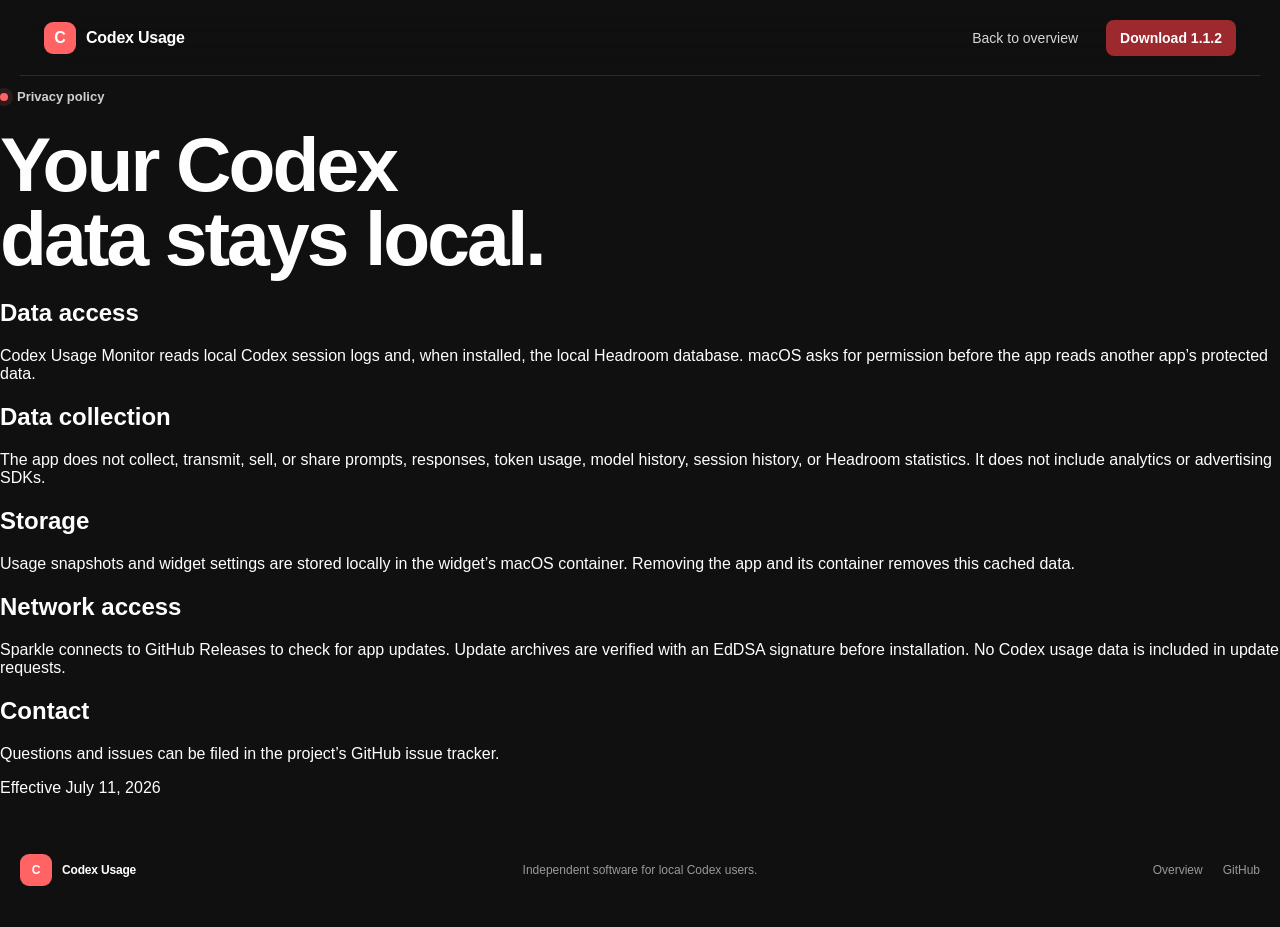
==== docs/privacy.html @ 70af14b8 "Publish Codex Usage Monitor 1.1.2" ====
<!doctype html>
<html lang="en">
<head>
  <meta charset="utf-8">
  <meta name="viewport" content="width=device-width, initial-scale=1">
  <meta name="theme-color" content="#101010">
  <title>Privacy · Codex Usage Monitor</title>
  <link rel="icon" href="favicon.svg" type="image/svg+xml">
  <link rel="stylesheet" href="styles.css">
</head>
<body>
  <header class="site-header">
    <a class="brand" href="index.html"><span class="brand-mark">C</span><span>Codex Usage</span></a>
    <nav><a href="index.html">Back to overview</a><a class="nav-download" href="https://github.com/Italian-seasoning/CodexUsageMonitor/releases/latest/download/CodexUsageMonitor-macOS.dmg">Download 1.1.2</a></nav>
  </header>
  <main class="legal-page">
    <p class="release-note"><span></span> Privacy policy</p>
    <h1>Your Codex data stays local.</h1>
    <div class="legal-copy">
      <h2>Data access</h2>
      <p>Codex Usage Monitor reads local Codex session logs and, when installed, the local Headroom database. macOS asks for permission before the app reads another app’s protected data.</p>
      <h2>Data collection</h2>
      <p>The app does not collect, transmit, sell, or share prompts, responses, token usage, model history, session history, or Headroom statistics. It does not include analytics or advertising SDKs.</p>
      <h2>Storage</h2>
      <p>Usage snapshots and widget settings are stored locally in the widget’s macOS container. Removing the app and its container removes this cached data.</p>
      <h2>Network access</h2>
      <p>Sparkle connects to GitHub Releases to check for app updates. Update archives are verified with an EdDSA signature before installation. No Codex usage data is included in update requests.</p>
      <h2>Contact</h2>
      <p>Questions and issues can be filed in the project’s <a href="https://github.com/Italian-seasoning/CodexUsageMonitor/issues">GitHub issue tracker</a>.</p>
      <p class="legal-date">Effective July 11, 2026</p>
    </div>
  </main>
  <footer><a class="brand" href="index.html"><span class="brand-mark">C</span><span>Codex Usage</span></a><p>Independent software for local Codex users.</p><div><a href="index.html">Overview</a><a href="https://github.com/Italian-seasoning/CodexUsageMonitor">GitHub</a></div></footer>
</body>
</html>
---- docs/styles.css ----
:root {
  color-scheme: dark;
  --bg: #101010;
  --bg-deep: #080808;
  --surface: #181818;
  --surface-2: #202020;
  --ink: #fefefe;
  --muted: #b9b9b9;
  --quiet: #858585;
  --line: rgba(255,255,255,.12);
  --accent: #ff6363;
  --accent-dark: #9b292e;
  --max: 1240px;
}

* { box-sizing: border-box; }
html { scroll-behavior: smooth; }
body {
  margin: 0;
  background: var(--bg);
  color: var(--ink);
  font-family: -apple-system, BlinkMacSystemFont, "SF Pro Display", "Helvetica Neue", sans-serif;
  -webkit-font-smoothing: antialiased;
}
a { color: inherit; text-decoration: none; }
.skip-link { position: fixed; left: 16px; top: -80px; z-index: 20; background: var(--ink); color: #111; padding: 12px 16px; border-radius: 8px; }
.skip-link:focus { top: 16px; }

.site-header {
  position: sticky; top: 0; z-index: 10;
  display: flex; align-items: center; justify-content: space-between;
  width: min(calc(100% - 32px), var(--max)); margin: 0 auto;
  min-height: 76px;
  padding-inline: clamp(14px, 2vw, 24px);
  background: rgba(16,16,16,.88);
  border-bottom: 1px solid var(--line);
  backdrop-filter: blur(18px) saturate(130%);
}
.brand { display: inline-flex; flex: 0 0 auto; align-items: center; gap: 10px; font-weight: 720; letter-spacing: -.015em; }
.brand-mark { display: grid; place-items: center; width: 32px; height: 32px; background: var(--accent); border-radius: 9px; color: white; font-weight: 800; }
nav { display: flex; min-width: 0; align-items: center; justify-content: flex-end; gap: clamp(16px, 2.2vw, 28px); font-size: 14px; color: #d7d7d7; }
nav a:hover, footer a:hover { color: white; }
.nav-download { padding: 10px 14px; color: white; background: var(--accent-dark); border-radius: 8px; font-weight: 650; }

.hero {
  min-height: calc(100vh - 76px);
  display: grid; grid-template-columns: .88fr 1.12fr; align-items: center; gap: clamp(40px, 7vw, 104px);
  width: min(calc(100% - 40px), var(--max)); margin: 0 auto;
  padding: clamp(72px, 10vw, 140px) 0;
}
.release-note { display: flex; align-items: center; gap: 9px; color: #cfcfcf; font-size: 13px; font-weight: 620; }
.release-note span { width: 8px; height: 8px; border-radius: 50%; background: var(--accent); box-shadow: 0 0 0 5px rgba(255,99,99,.12); }
h1 { margin: 24px 0; max-width: 720px; font-size: clamp(3.3rem, 6vw, 5.9rem); line-height: .96; letter-spacing: -.038em; text-wrap: balance; }
.hero-detail { max-width: 610px; margin: 0 0 32px; color: var(--muted); font-size: clamp(1.05rem, 1.8vw, 1.28rem); line-height: 1.58; text-wrap: pretty; }
.hero-actions { display: flex; flex-wrap: wrap; align-items: center; gap: 12px; }
.primary-action, .secondary-action { display: inline-flex; justify-content: center; align-items: center; min-height: 48px; padding: 0 20px; border-radius: 9px; font-size: 15px; font-weight: 700; transition: transform .18s ease-out, background .18s ease-out; }
.primary-action { background: var(--accent); color: #160707; }
.secondary-action { border: 1px solid var(--line); color: #e5e5e5; }
.primary-action:hover, .secondary-action:hover { transform: translateY(-2px); }
.secondary-action:hover { background: rgba(255,255,255,.06); }
.requirements { margin: 18px 0 0; color: var(--quiet); font-size: 12px; line-height: 1.5; }

.product-stage { position: relative; perspective: 1200px; }
.stage-glow { position: absolute; inset: 12% 10%; background: rgba(255,62,72,.18); filter: blur(80px); }
.app-window { position: relative; overflow: hidden; background: #111; border: 1px solid rgba(255,255,255,.18); border-radius: 15px; box-shadow: 0 8px 8px rgba(0,0,0,.3); transform: rotateY(-4deg) rotateX(1deg); }
.titlebar { display: grid; grid-template-columns: 1fr auto 1fr; align-items: center; height: 54px; padding: 0 16px; background: #1b1b1b; border-bottom: 1px solid var(--line); font-size: 12px; font-weight: 650; }
.traffic-lights { display: flex; gap: 7px; }.traffic-lights i { width: 10px; height: 10px; border-radius: 50%; background: #555; }.traffic-lights i:first-child { background: var(--accent); }
.size-switch { justify-self: end; display: flex; gap: 3px; padding: 3px; background: #0e0e0e; border-radius: 7px; font-size: 9px; }.size-switch span,.size-switch b { padding: 5px 7px; }.size-switch b { background: #353535; border-radius: 5px; }
.app-summary { display: grid; grid-template-columns: repeat(4,1fr); gap: 1px; background: var(--line); border-bottom: 1px solid var(--line); }.app-summary div { padding: 15px; background: #151515; }.app-summary strong,.app-summary span { display: block; }.app-summary strong { font-size: 15px; }.app-summary span { margin-top: 3px; color: #888; font-size: 8px; }
.app-body { display: grid; grid-template-columns: 38% 62%; min-height: 310px; }.controls-panel { padding: 18px; border-right: 1px solid var(--line); background: #131313; }.control-heading { margin-bottom: 15px; font-weight: 700; font-size: 12px; }.controls-panel label { display: flex; justify-content: space-between; align-items: center; margin: 8px 0; padding: 10px; background: #1d1d1d; border-radius: 8px; color: #aaa; font-size: 9px; }.controls-panel label span { color: #eee; }.headroom-line { display: flex; justify-content: space-between; margin-top: 16px; padding-top: 14px; border-top: 1px solid var(--line); color: #999; font-size: 9px; }.headroom-line b { color: var(--accent); }
.preview-panel { display: flex; flex-direction: column; padding: 18px; background: #090909; }.preview-label { display: flex; justify-content: space-between; color: #ddd; font-size: 10px; font-weight: 650; }.preview-label span { color: #777; font-weight: 500; }.widget-card { width: 86%; margin: auto; padding: 18px; background: #160d0f; border-radius: 15px; box-shadow: 0 8px 8px rgba(0,0,0,.28); }.widget-top { display: flex; justify-content: space-between; font-size: 9px; }.widget-top span { color: #a7a0a0; }.widget-card > strong { display: block; margin-top: 22px; font-size: 32px; letter-spacing: -.03em; }.widget-card small { color: #aaa; }.bars { display: flex; align-items: end; gap: 7px; height: 62px; margin-top: 16px; }.bars i { flex: 1; min-height: 5px; background: rgba(255,255,255,.2); border-radius: 3px 3px 1px 1px; }.bars .active { background: var(--accent); }.widget-stats { display: flex; justify-content: space-between; margin-top: 12px; padding-top: 10px; border-top: 1px solid var(--line); color: #aaa; font-size: 8px; }

.signal-strip { display: flex; justify-content: space-between; gap: 24px; overflow: hidden; padding: 22px max(20px, calc((100vw - var(--max))/2)); background: var(--accent); color: #180707; font-size: 14px; font-weight: 760; white-space: nowrap; }
.signal-strip span + span::before { content: "•"; margin-right: clamp(24px, 4vw, 64px); }

.inside { width: min(calc(100% - 40px), var(--max)); margin: 0 auto; padding: clamp(100px, 14vw, 190px) 0; }
.section-intro { display: grid; grid-template-columns: 1fr 2fr; gap: 48px; align-items: start; margin-bottom: 74px; }.section-intro p { margin: 10px 0; color: var(--accent); font-weight: 680; }.section-intro h2,.widgets-copy h2,.privacy h2,.install-heading h2,.final-cta h2 { margin: 0; font-size: clamp(2.3rem, 4.8vw, 4.6rem); line-height: 1.02; letter-spacing: -.035em; text-wrap: balance; }
.feature-ledger { border-top: 1px solid var(--line); }.feature-row { display: grid; grid-template-columns: .55fr 1.35fr 1fr; gap: clamp(24px, 5vw, 72px); align-items: center; min-height: 240px; padding: 46px 0; border-bottom: 1px solid var(--line); }.feature-index { color: var(--accent); font-size: 14px; font-weight: 720; }.feature-row h3 { margin: 0 0 13px; font-size: clamp(1.5rem, 2.6vw, 2.25rem); letter-spacing: -.025em; }.feature-row p { margin: 0; max-width: 58ch; color: var(--muted); line-height: 1.65; }
.mini-viz { display: flex; align-items: end; gap: 8px; height: 100px; }.mini-viz i { flex: 1; border-radius: 4px 4px 1px 1px; background: #343434; }.mini-viz i:nth-child(1){height:22%}.mini-viz i:nth-child(2){height:44%}.mini-viz i:nth-child(3){height:31%}.mini-viz i:nth-child(4){height:82%;background:var(--accent)}.mini-viz i:nth-child(5){height:57%}.mini-viz i:nth-child(6){height:67%}
.model-list { display: grid; gap: 9px; }.model-list span { display: flex; justify-content: space-between; padding: 12px 0; border-bottom: 1px solid var(--line); font-size: 13px; }.model-list em { color: var(--muted); font-style: normal; font-variant-numeric: tabular-nums; }.saved-figure strong,.saved-figure span { display: block; }.saved-figure strong { color: var(--accent); font-size: clamp(3rem, 7vw, 6rem); letter-spacing: -.045em; }.saved-figure span { color: var(--muted); }

.widgets-section { display: grid; grid-template-columns: .8fr 1.2fr; gap: clamp(60px, 8vw, 120px); align-items: center; padding: clamp(90px, 12vw, 160px) max(20px, calc((100vw - var(--max))/2)); background: #f3f3f1; color: #111; }.widgets-copy p { max-width: 58ch; color: #575757; font-size: 18px; line-height: 1.65; }.widgets-copy ul { margin: 30px 0 0; padding: 0; list-style: none; }.widgets-copy li { padding: 13px 0; border-top: 1px solid #ccc; font-weight: 650; }.widgets-copy li:last-child { border-bottom: 1px solid #ccc; }
.widget-family { display: grid; grid-template-columns: 1fr 2fr; grid-template-rows: auto auto; gap: 14px; align-items: start; }.widget-family > div { padding: 18px; border-radius: 14px; color: white; background: #150d0f; box-shadow: 0 8px 8px rgba(0,0,0,.16); }.widget-family span,.widget-family small { display: block; color: #b9aaaa; }.widget-family strong { display: block; margin: 28px 0 3px; color: white; font-size: 30px; }.widget-medium { min-height: 170px; }.widget-large { grid-column: 2; min-height: 250px; }.widget-small { aspect-ratio: 1; }.tiny-bars { display: flex; align-items: end; gap: 5px; height: 48px; margin-top: 15px; }.tiny-bars i { flex: 1; background: #5f3b40; border-radius: 2px; }.tiny-bars i:nth-child(1){height:30%}.tiny-bars i:nth-child(2){height:60%}.tiny-bars i:nth-child(3){height:43%}.tiny-bars i:nth-child(4){height:83%;background:var(--accent)}.tiny-bars i:nth-child(5){height:51%}.tiny-bars i:nth-child(6){height:70%}.tiny-bars i:nth-child(7){height:48%}.large-rule { height: 1px; margin: 22px 0; background: rgba(255,255,255,.14); }.widget-large p { margin: 0 0 5px; color: #b9aaaa; font-size: 12px; }

.privacy { display: grid; grid-template-columns: .4fr 1.25fr 1fr; gap: clamp(40px, 7vw, 100px); align-items: center; width: min(calc(100% - 40px), var(--max)); margin: 0 auto; padding: clamp(100px, 15vw, 190px) 0; }.privacy-lock { display: grid; place-items: center; width: 120px; height: 120px; border: 2px solid var(--accent); border-radius: 50%; color: var(--accent); font-size: 64px; }.privacy p { max-width: 62ch; color: var(--muted); font-size: 17px; line-height: 1.65; }.privacy-facts { margin: 0; }.privacy-facts div { display: flex; justify-content: space-between; padding: 14px 0; border-bottom: 1px solid var(--line); }.privacy-facts dt { color: var(--muted); }.privacy-facts dd { margin: 0; font-weight: 720; }

.install-section { width: min(calc(100% - 40px), var(--max)); margin: 0 auto; padding: 20px 0 clamp(110px, 14vw, 180px); }.install-heading { display: grid; grid-template-columns: 1fr 1fr; gap: 50px; align-items: end; }.install-heading p { color: var(--muted); font-size: 18px; line-height: 1.6; }.install-steps { display: grid; grid-template-columns: repeat(3,1fr); gap: 0; margin: 60px 0 0; padding: 0; list-style: none; border-top: 1px solid var(--line); }.install-steps li { min-height: 160px; padding: 28px; border-bottom: 1px solid var(--line); border-right: 1px solid var(--line); }.install-steps li:last-child { border-right: 0; }.install-steps span { display: block; color: var(--accent); font-weight: 800; }.install-steps p { color: var(--muted); line-height: 1.55; }.install-steps b { color: white; }
.final-cta { padding: clamp(100px, 14vw, 180px) max(20px, calc((100vw - var(--max))/2)); background: var(--accent); color: #160707; }.final-cta > p { font-weight: 760; }.final-cta h2 { max-width: 900px; margin-bottom: 42px; }.final-cta .primary-action { background: #160707; color: white; }.final-cta .secondary-action { border-color: rgba(22,7,7,.25); color: #160707; }
footer { display: grid; grid-template-columns: 1fr 1.5fr 1fr; gap: 30px; align-items: center; width: min(calc(100% - 40px), var(--max)); margin: 0 auto; padding: 38px 0; color: #999; font-size: 12px; }.brand { color: white; }footer p { text-align: center; }footer div { display: flex; justify-content: flex-end; gap: 20px; }

.reveal { opacity: 0; transform: translateY(20px); transition: opacity .7s cubic-bezier(.2,.8,.2,1), transform .7s cubic-bezier(.2,.8,.2,1); }.reveal.visible { opacity: 1; transform: none; }
:focus-visible { outline: 3px solid var(--accent); outline-offset: 4px; }

@media (max-width: 900px) {
  nav > a:not(.nav-download) { display: none; }
  .hero { grid-template-columns: 1fr; min-height: auto; }.product-stage { max-width: 700px; }.app-window { transform: none; }
  .section-intro,.widgets-section,.privacy,.install-heading { grid-template-columns: 1fr; }.feature-row { grid-template-columns: 100px 1fr; }.feature-row > :last-child { grid-column: 2; }.privacy-lock { width: 90px; height: 90px; }.widget-family { max-width: 650px; }
  footer { grid-template-columns: 1fr; text-align: left; }footer p { text-align: left; }footer div { justify-content: flex-start; }
}
@media (max-width: 620px) {
  .site-header { width: calc(100% - 20px); min-height: 66px; padding-inline: 10px; }.nav-download { font-size: 0; }.nav-download::after { content: "Download"; font-size: 13px; }
  h1 { font-size: clamp(3rem, 15vw, 4.4rem); }.hero { padding-top: 64px; }.app-summary { grid-template-columns: repeat(2,1fr); }.app-body { grid-template-columns: 1fr; }.controls-panel { display: none; }.preview-panel { min-height: 290px; }.titlebar { grid-template-columns: 1fr 1fr; }.titlebar > span { display: none; }
  .signal-strip { justify-content: flex-start; overflow-x: auto; }
  .section-intro { margin-bottom: 44px; }.feature-row { grid-template-columns: 1fr; gap: 16px; }.feature-row > :last-child { grid-column: 1; }.feature-index { margin-bottom: 8px; }
  .widget-family { grid-template-columns: 1fr 1fr; }.widget-large { grid-column: 1 / -1; }.widget-small { aspect-ratio: auto; min-height: 160px; }
  .install-steps { grid-template-columns: 1fr; }.install-steps li { border-right: 0; }
  .hero-actions { align-items: stretch; flex-direction: column; }.primary-action,.secondary-action { width: 100%; }
}
@media (prefers-reduced-motion: reduce) {
  html { scroll-behavior: auto; }
  *, *::before, *::after { animation-duration: .01ms !important; transition-duration: .01ms !important; }
  .reveal { opacity: 1; transform: none; }
}
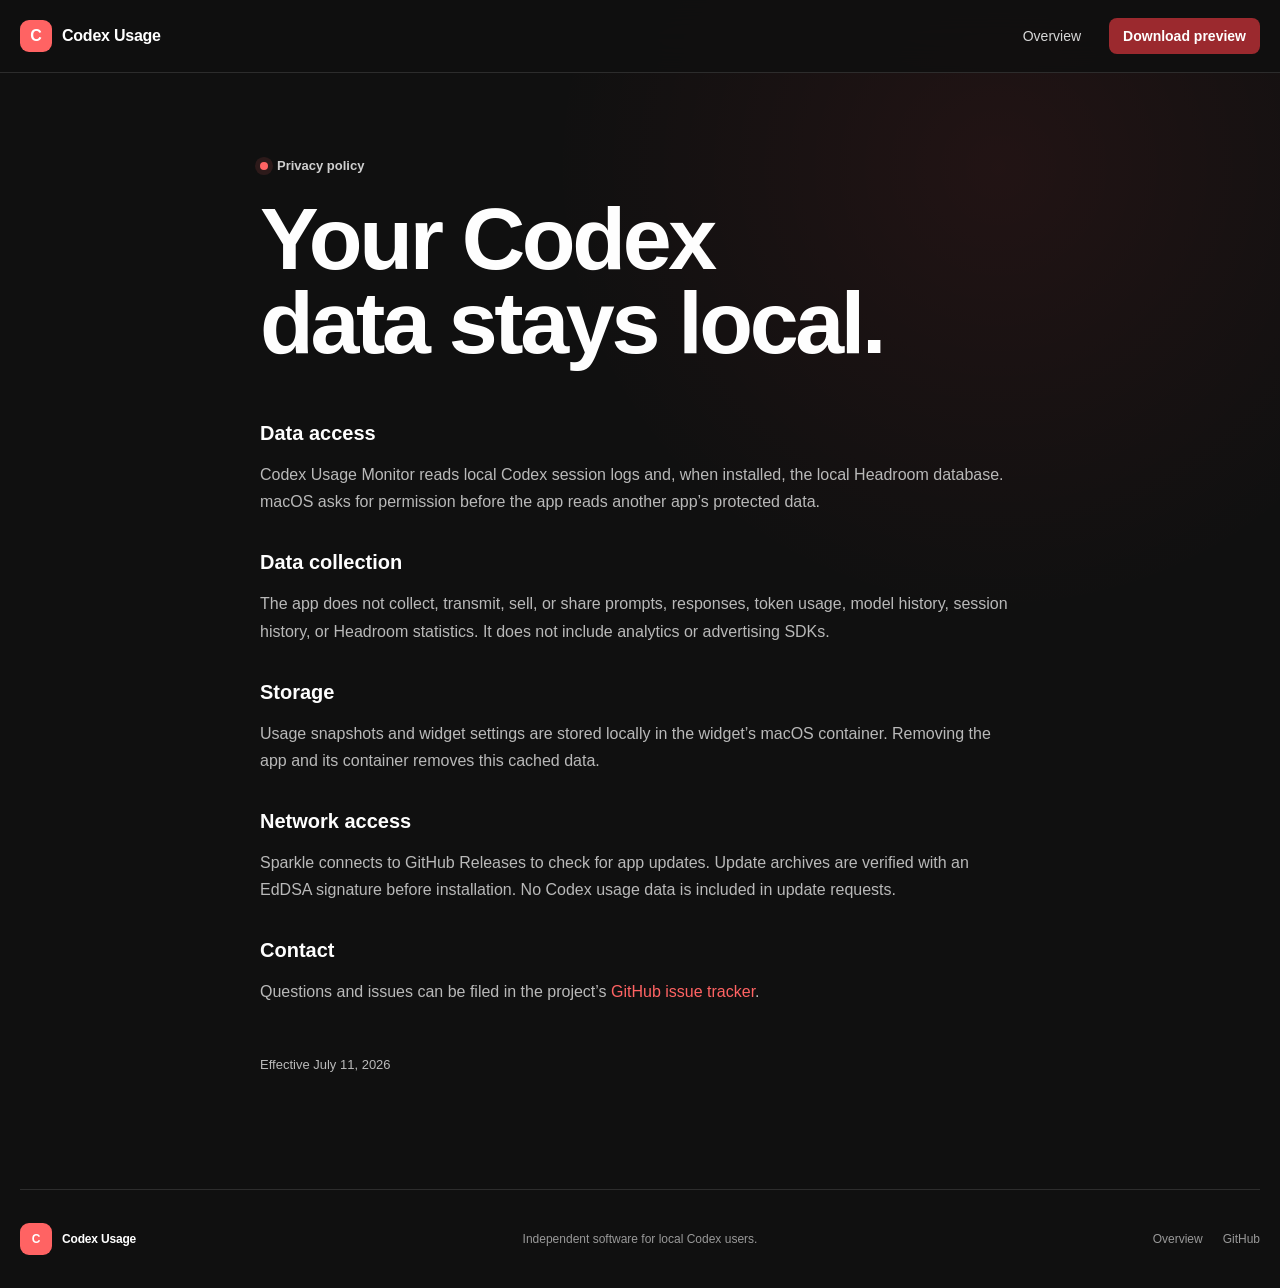
==== commit e8720f54: "Tighten preview site and finish Sparkle setup" ====
--- a/docs/privacy.html
+++ b/docs/privacy.html
@@ -10,8 +10,10 @@
 </head>
 <body>
   <header class="site-header">
-    <a class="brand" href="index.html"><span class="brand-mark">C</span><span>Codex Usage</span></a>
-    <nav><a href="index.html">Back to overview</a><a class="nav-download" href="https://github.com/Italian-seasoning/CodexUsageMonitor/releases/latest/download/CodexUsageMonitor-macOS.dmg">Download 1.1.2</a></nav>
+    <div class="header-inner">
+      <a class="brand" href="index.html"><span class="brand-mark">C</span><span>Codex Usage</span></a>
+      <nav><a href="index.html">Overview</a><a class="nav-download" href="https://github.com/Italian-seasoning/CodexUsageMonitor/releases/latest/download/CodexUsageMonitor-macOS.dmg">Download preview</a></nav>
+    </div>
   </header>
   <main class="legal-page">
     <p class="release-note"><span></span> Privacy policy</p>
--- a/docs/styles.css
+++ b/docs/styles.css
@@ -1,12 +1,10 @@
 :root {
   color-scheme: dark;
   --bg: #101010;
-  --bg-deep: #080808;
   --surface: #181818;
-  --surface-2: #202020;
   --ink: #fefefe;
   --muted: #b9b9b9;
-  --quiet: #858585;
+  --quiet: #929292;
   --line: rgba(255,255,255,.12);
   --accent: #ff6363;
   --accent-dark: #9b292e;
@@ -17,97 +15,83 @@
 html { scroll-behavior: smooth; }
 body {
   margin: 0;
-  background: var(--bg);
+  background: radial-gradient(circle at 78% 13%, rgba(255,63,72,.075), transparent 28rem), var(--bg);
   color: var(--ink);
   font-family: -apple-system, BlinkMacSystemFont, "SF Pro Display", "Helvetica Neue", sans-serif;
   -webkit-font-smoothing: antialiased;
 }
 a { color: inherit; text-decoration: none; }
-.skip-link { position: fixed; left: 16px; top: -80px; z-index: 20; background: var(--ink); color: #111; padding: 12px 16px; border-radius: 8px; }
+.skip-link { position: fixed; left: 16px; top: -80px; z-index: 20; padding: 12px 16px; border-radius: 8px; background: var(--ink); color: #111; }
 .skip-link:focus { top: 16px; }
 
-.site-header {
-  position: sticky; top: 0; z-index: 10;
-  display: flex; align-items: center; justify-content: space-between;
-  width: min(calc(100% - 32px), var(--max)); margin: 0 auto;
-  min-height: 76px;
-  padding-inline: clamp(14px, 2vw, 24px);
-  background: rgba(16,16,16,.88);
-  border-bottom: 1px solid var(--line);
-  backdrop-filter: blur(18px) saturate(130%);
-}
-.brand { display: inline-flex; flex: 0 0 auto; align-items: center; gap: 10px; font-weight: 720; letter-spacing: -.015em; }
-.brand-mark { display: grid; place-items: center; width: 32px; height: 32px; background: var(--accent); border-radius: 9px; color: white; font-weight: 800; }
-nav { display: flex; min-width: 0; align-items: center; justify-content: flex-end; gap: clamp(16px, 2.2vw, 28px); font-size: 14px; color: #d7d7d7; }
-nav a:hover, footer a:hover { color: white; }
-.nav-download { padding: 10px 14px; color: white; background: var(--accent-dark); border-radius: 8px; font-weight: 650; }
+.site-header { position: sticky; top: 0; z-index: 10; width: 100%; background: rgba(16,16,16,.9); border-bottom: 1px solid var(--line); backdrop-filter: blur(18px) saturate(130%); }
+.header-inner { display: flex; align-items: center; justify-content: space-between; width: min(calc(100% - 40px), var(--max)); min-height: 72px; margin: 0 auto; }
+.brand { display: inline-flex; flex: 0 0 auto; align-items: center; gap: 10px; color: white; font-weight: 720; letter-spacing: -.015em; }
+.brand-mark { display: grid; place-items: center; width: 32px; height: 32px; border-radius: 9px; background: var(--accent); color: white; font-weight: 800; }
+nav { display: flex; align-items: center; gap: clamp(16px, 2.2vw, 28px); color: #d7d7d7; font-size: 14px; }
+nav a:hover, footer a:hover, .privacy a:hover { color: white; }
+.nav-download { position: relative; padding: 10px 14px; overflow: hidden; border-radius: 8px; background: var(--accent-dark); color: white; font-weight: 650; }
 
-.hero {
-  min-height: calc(100vh - 76px);
-  display: grid; grid-template-columns: .88fr 1.12fr; align-items: center; gap: clamp(40px, 7vw, 104px);
-  width: min(calc(100% - 40px), var(--max)); margin: 0 auto;
-  padding: clamp(72px, 10vw, 140px) 0;
-}
+.hero { display: grid; grid-template-columns: .88fr 1.12fr; align-items: center; gap: clamp(40px, 7vw, 104px); width: min(calc(100% - 40px), var(--max)); min-height: min(800px, calc(100vh - 72px)); margin: 0 auto; padding: clamp(56px, 8vw, 104px) 0; }
 .release-note { display: flex; align-items: center; gap: 9px; color: #cfcfcf; font-size: 13px; font-weight: 620; }
 .release-note span { width: 8px; height: 8px; border-radius: 50%; background: var(--accent); box-shadow: 0 0 0 5px rgba(255,99,99,.12); }
-h1 { margin: 24px 0; max-width: 720px; font-size: clamp(3.3rem, 6vw, 5.9rem); line-height: .96; letter-spacing: -.038em; text-wrap: balance; }
-.hero-detail { max-width: 610px; margin: 0 0 32px; color: var(--muted); font-size: clamp(1.05rem, 1.8vw, 1.28rem); line-height: 1.58; text-wrap: pretty; }
-.hero-actions { display: flex; flex-wrap: wrap; align-items: center; gap: 12px; }
-.primary-action, .secondary-action { display: inline-flex; justify-content: center; align-items: center; min-height: 48px; padding: 0 20px; border-radius: 9px; font-size: 15px; font-weight: 700; transition: transform .18s ease-out, background .18s ease-out; }
+h1 { max-width: 720px; margin: 24px 0; font-size: clamp(3.3rem, 6vw, 5.9rem); line-height: .96; letter-spacing: -.038em; text-wrap: balance; }
+.hero-detail { max-width: 590px; margin: 0 0 28px; color: var(--muted); font-size: clamp(1.05rem, 1.8vw, 1.28rem); line-height: 1.58; text-wrap: pretty; }
+.hero-actions { display: flex; flex-wrap: wrap; gap: 12px; }
+.primary-action, .secondary-action { position: relative; display: inline-flex; justify-content: center; align-items: center; min-height: 48px; padding: 0 20px; overflow: hidden; border-radius: 9px; font-size: 15px; font-weight: 700; transition: transform .18s ease-out, background .18s ease-out, box-shadow .18s ease-out; }
 .primary-action { background: var(--accent); color: #160707; }
 .secondary-action { border: 1px solid var(--line); color: #e5e5e5; }
 .primary-action:hover, .secondary-action:hover { transform: translateY(-2px); }
 .secondary-action:hover { background: rgba(255,255,255,.06); }
-.requirements { margin: 18px 0 0; color: var(--quiet); font-size: 12px; line-height: 1.5; }
+.download-glow { --glow-x: 50%; --glow-y: 50%; isolation: isolate; }
+.download-glow::after { content: ""; position: absolute; inset: 0; z-index: 1; pointer-events: none; border: 1px solid transparent; border-radius: inherit; background: radial-gradient(110px circle at var(--glow-x) var(--glow-y), rgba(255,255,255,.94), rgba(255,99,99,.5) 38%, transparent 72%) border-box; -webkit-mask: linear-gradient(#000 0 0) padding-box, linear-gradient(#000 0 0); -webkit-mask-composite: xor; mask-composite: exclude; opacity: 0; transition: opacity .18s ease-out; }
+.download-glow:hover::after, .download-glow:focus-visible::after { opacity: 1; }
+.download-glow:hover { box-shadow: 0 0 28px rgba(255,72,82,.28); }
+.download-glow > span { position: relative; z-index: 1; }
+.preview-warning { max-width: 580px; margin: 18px 0 0; padding: 12px 14px; border: 1px solid rgba(255,99,99,.3); border-radius: 10px; background: rgba(255,99,99,.07); color: #d9c5c5; font-size: 13px; line-height: 1.5; }
+.preview-warning strong { color: var(--accent); }
+.requirements { margin: 14px 0 0; color: var(--quiet); font-size: 12px; line-height: 1.5; }
 
-.product-stage { position: relative; perspective: 1200px; }
-.stage-glow { position: absolute; inset: 12% 10%; background: rgba(255,62,72,.18); filter: blur(80px); }
-.app-window { position: relative; overflow: hidden; background: #111; border: 1px solid rgba(255,255,255,.18); border-radius: 15px; box-shadow: 0 8px 8px rgba(0,0,0,.3); transform: rotateY(-4deg) rotateX(1deg); }
-.titlebar { display: grid; grid-template-columns: 1fr auto 1fr; align-items: center; height: 54px; padding: 0 16px; background: #1b1b1b; border-bottom: 1px solid var(--line); font-size: 12px; font-weight: 650; }
+.product-stage { position: relative; perspective: 1200px; animation: stage-enter .8s .12s cubic-bezier(.2,.8,.2,1) both; }
+.stage-glow { position: absolute; inset: 12% 10%; background: rgba(255,62,72,.18); filter: blur(80px); animation: stage-breathe 5s ease-in-out infinite alternate; }
+.app-window { position: relative; overflow: hidden; border: 1px solid rgba(255,255,255,.18); border-radius: 15px; background: #111; box-shadow: 0 8px 8px rgba(0,0,0,.3); transform: rotateY(-4deg) rotateX(1deg); }
+.app-window::after { content: ""; position: absolute; inset: 0; pointer-events: none; background: linear-gradient(108deg, transparent 35%, rgba(255,255,255,.07) 49%, transparent 63%); transform: translateX(-110%); animation: window-sheen 7s 1.2s ease-in-out infinite; }
+.titlebar { display: grid; grid-template-columns: 1fr auto 1fr; align-items: center; height: 54px; padding: 0 16px; border-bottom: 1px solid var(--line); background: #1b1b1b; font-size: 12px; font-weight: 650; }
 .traffic-lights { display: flex; gap: 7px; }.traffic-lights i { width: 10px; height: 10px; border-radius: 50%; background: #555; }.traffic-lights i:first-child { background: var(--accent); }
-.size-switch { justify-self: end; display: flex; gap: 3px; padding: 3px; background: #0e0e0e; border-radius: 7px; font-size: 9px; }.size-switch span,.size-switch b { padding: 5px 7px; }.size-switch b { background: #353535; border-radius: 5px; }
-.app-summary { display: grid; grid-template-columns: repeat(4,1fr); gap: 1px; background: var(--line); border-bottom: 1px solid var(--line); }.app-summary div { padding: 15px; background: #151515; }.app-summary strong,.app-summary span { display: block; }.app-summary strong { font-size: 15px; }.app-summary span { margin-top: 3px; color: #888; font-size: 8px; }
-.app-body { display: grid; grid-template-columns: 38% 62%; min-height: 310px; }.controls-panel { padding: 18px; border-right: 1px solid var(--line); background: #131313; }.control-heading { margin-bottom: 15px; font-weight: 700; font-size: 12px; }.controls-panel label { display: flex; justify-content: space-between; align-items: center; margin: 8px 0; padding: 10px; background: #1d1d1d; border-radius: 8px; color: #aaa; font-size: 9px; }.controls-panel label span { color: #eee; }.headroom-line { display: flex; justify-content: space-between; margin-top: 16px; padding-top: 14px; border-top: 1px solid var(--line); color: #999; font-size: 9px; }.headroom-line b { color: var(--accent); }
-.preview-panel { display: flex; flex-direction: column; padding: 18px; background: #090909; }.preview-label { display: flex; justify-content: space-between; color: #ddd; font-size: 10px; font-weight: 650; }.preview-label span { color: #777; font-weight: 500; }.widget-card { width: 86%; margin: auto; padding: 18px; background: #160d0f; border-radius: 15px; box-shadow: 0 8px 8px rgba(0,0,0,.28); }.widget-top { display: flex; justify-content: space-between; font-size: 9px; }.widget-top span { color: #a7a0a0; }.widget-card > strong { display: block; margin-top: 22px; font-size: 32px; letter-spacing: -.03em; }.widget-card small { color: #aaa; }.bars { display: flex; align-items: end; gap: 7px; height: 62px; margin-top: 16px; }.bars i { flex: 1; min-height: 5px; background: rgba(255,255,255,.2); border-radius: 3px 3px 1px 1px; }.bars .active { background: var(--accent); }.widget-stats { display: flex; justify-content: space-between; margin-top: 12px; padding-top: 10px; border-top: 1px solid var(--line); color: #aaa; font-size: 8px; }
+.size-switch { justify-self: end; display: flex; gap: 3px; padding: 3px; border-radius: 7px; background: #0e0e0e; font-size: 9px; }.size-switch span,.size-switch b { padding: 5px 7px; }.size-switch b { border-radius: 5px; background: #353535; }
+.app-summary { display: grid; grid-template-columns: repeat(4,1fr); gap: 1px; border-bottom: 1px solid var(--line); background: var(--line); }.app-summary div { padding: 15px; background: #151515; }.app-summary strong,.app-summary span { display: block; }.app-summary strong { font-size: 15px; }.app-summary span { margin-top: 3px; color: #888; font-size: 8px; }
+.app-body { display: grid; grid-template-columns: 38% 62%; min-height: 310px; }.controls-panel { padding: 18px; border-right: 1px solid var(--line); background: #131313; }.control-heading { margin-bottom: 15px; font-size: 12px; font-weight: 700; }.controls-panel label { display: flex; justify-content: space-between; align-items: center; margin: 8px 0; padding: 10px; border-radius: 8px; background: #1d1d1d; color: #aaa; font-size: 9px; }.controls-panel label span { color: #eee; }.headroom-line { display: flex; justify-content: space-between; margin-top: 16px; padding-top: 14px; border-top: 1px solid var(--line); color: #999; font-size: 9px; }.headroom-line b { color: var(--accent); }
+.preview-panel { display: flex; flex-direction: column; padding: 18px; background: #090909; }.preview-label { display: flex; justify-content: space-between; color: #ddd; font-size: 10px; font-weight: 650; }.preview-label span { color: #777; font-weight: 500; }.widget-card { width: 86%; margin: auto; padding: 18px; border-radius: 15px; background: #160d0f; box-shadow: 0 8px 8px rgba(0,0,0,.28); }.widget-top { display: flex; justify-content: space-between; font-size: 9px; }.widget-top span { color: #a7a0a0; }.widget-card > strong { display: block; margin-top: 22px; font-size: 32px; letter-spacing: -.03em; }.widget-card small { color: #aaa; }.bars { display: flex; align-items: end; gap: 7px; height: 62px; margin-top: 16px; }.bars i { flex: 1; min-height: 5px; border-radius: 3px 3px 1px 1px; background: rgba(255,255,255,.2); transform-origin: bottom; animation: bar-rise .62s cubic-bezier(.2,.8,.2,1) both; }.bars .active { background: var(--accent); }.widget-stats { display: flex; justify-content: space-between; margin-top: 12px; padding-top: 10px; border-top: 1px solid var(--line); color: #aaa; font-size: 8px; }
 
-.signal-strip { display: flex; justify-content: space-between; gap: 24px; overflow: hidden; padding: 22px max(20px, calc((100vw - var(--max))/2)); background: var(--accent); color: #180707; font-size: 14px; font-weight: 760; white-space: nowrap; }
-.signal-strip span + span::before { content: "•"; margin-right: clamp(24px, 4vw, 64px); }
+.privacy { display: grid; grid-template-columns: 1fr 1fr; gap: clamp(40px, 8vw, 120px); width: min(calc(100% - 40px), var(--max)); margin: 0 auto; padding: clamp(64px, 8vw, 100px) 0; border-top: 1px solid var(--line); }
+.privacy h2 { margin: 0; font-size: clamp(2.3rem, 4.6vw, 4.4rem); line-height: 1; letter-spacing: -.035em; text-wrap: balance; }
+.privacy p { max-width: 62ch; margin: 0 0 16px; color: var(--muted); font-size: 17px; line-height: 1.65; }
+.privacy a { color: var(--accent); font-weight: 680; }
+footer { display: grid; grid-template-columns: 1fr 1.5fr 1fr; gap: 30px; align-items: center; width: min(calc(100% - 40px), var(--max)); margin: 0 auto; padding: 30px 0; border-top: 1px solid var(--line); color: #999; font-size: 12px; }footer p { text-align: center; }footer div { display: flex; justify-content: flex-end; gap: 20px; }
 
-.inside { width: min(calc(100% - 40px), var(--max)); margin: 0 auto; padding: clamp(100px, 14vw, 190px) 0; }
-.section-intro { display: grid; grid-template-columns: 1fr 2fr; gap: 48px; align-items: start; margin-bottom: 74px; }.section-intro p { margin: 10px 0; color: var(--accent); font-weight: 680; }.section-intro h2,.widgets-copy h2,.privacy h2,.install-heading h2,.final-cta h2 { margin: 0; font-size: clamp(2.3rem, 4.8vw, 4.6rem); line-height: 1.02; letter-spacing: -.035em; text-wrap: balance; }
-.feature-ledger { border-top: 1px solid var(--line); }.feature-row { display: grid; grid-template-columns: .55fr 1.35fr 1fr; gap: clamp(24px, 5vw, 72px); align-items: center; min-height: 240px; padding: 46px 0; border-bottom: 1px solid var(--line); }.feature-index { color: var(--accent); font-size: 14px; font-weight: 720; }.feature-row h3 { margin: 0 0 13px; font-size: clamp(1.5rem, 2.6vw, 2.25rem); letter-spacing: -.025em; }.feature-row p { margin: 0; max-width: 58ch; color: var(--muted); line-height: 1.65; }
-.mini-viz { display: flex; align-items: end; gap: 8px; height: 100px; }.mini-viz i { flex: 1; border-radius: 4px 4px 1px 1px; background: #343434; }.mini-viz i:nth-child(1){height:22%}.mini-viz i:nth-child(2){height:44%}.mini-viz i:nth-child(3){height:31%}.mini-viz i:nth-child(4){height:82%;background:var(--accent)}.mini-viz i:nth-child(5){height:57%}.mini-viz i:nth-child(6){height:67%}
-.model-list { display: grid; gap: 9px; }.model-list span { display: flex; justify-content: space-between; padding: 12px 0; border-bottom: 1px solid var(--line); font-size: 13px; }.model-list em { color: var(--muted); font-style: normal; font-variant-numeric: tabular-nums; }.saved-figure strong,.saved-figure span { display: block; }.saved-figure strong { color: var(--accent); font-size: clamp(3rem, 7vw, 6rem); letter-spacing: -.045em; }.saved-figure span { color: var(--muted); }
+.legal-page { width: min(calc(100% - 40px), 760px); margin: 0 auto; padding: 72px 0 100px; }
+.legal-page h1 { margin-bottom: 56px; font-size: clamp(3rem, 7vw, 5.5rem); }
+.legal-copy h2 { margin: 36px 0 8px; font-size: 1.25rem; }.legal-copy p { color: var(--muted); line-height: 1.7; }.legal-copy a { color: var(--accent); }.legal-date { margin-top: 48px; font-size: 13px; }
 
-.widgets-section { display: grid; grid-template-columns: .8fr 1.2fr; gap: clamp(60px, 8vw, 120px); align-items: center; padding: clamp(90px, 12vw, 160px) max(20px, calc((100vw - var(--max))/2)); background: #f3f3f1; color: #111; }.widgets-copy p { max-width: 58ch; color: #575757; font-size: 18px; line-height: 1.65; }.widgets-copy ul { margin: 30px 0 0; padding: 0; list-style: none; }.widgets-copy li { padding: 13px 0; border-top: 1px solid #ccc; font-weight: 650; }.widgets-copy li:last-child { border-bottom: 1px solid #ccc; }
-.widget-family { display: grid; grid-template-columns: 1fr 2fr; grid-template-rows: auto auto; gap: 14px; align-items: start; }.widget-family > div { padding: 18px; border-radius: 14px; color: white; background: #150d0f; box-shadow: 0 8px 8px rgba(0,0,0,.16); }.widget-family span,.widget-family small { display: block; color: #b9aaaa; }.widget-family strong { display: block; margin: 28px 0 3px; color: white; font-size: 30px; }.widget-medium { min-height: 170px; }.widget-large { grid-column: 2; min-height: 250px; }.widget-small { aspect-ratio: 1; }.tiny-bars { display: flex; align-items: end; gap: 5px; height: 48px; margin-top: 15px; }.tiny-bars i { flex: 1; background: #5f3b40; border-radius: 2px; }.tiny-bars i:nth-child(1){height:30%}.tiny-bars i:nth-child(2){height:60%}.tiny-bars i:nth-child(3){height:43%}.tiny-bars i:nth-child(4){height:83%;background:var(--accent)}.tiny-bars i:nth-child(5){height:51%}.tiny-bars i:nth-child(6){height:70%}.tiny-bars i:nth-child(7){height:48%}.large-rule { height: 1px; margin: 22px 0; background: rgba(255,255,255,.14); }.widget-large p { margin: 0 0 5px; color: #b9aaaa; font-size: 12px; }
-
-.privacy { display: grid; grid-template-columns: .4fr 1.25fr 1fr; gap: clamp(40px, 7vw, 100px); align-items: center; width: min(calc(100% - 40px), var(--max)); margin: 0 auto; padding: clamp(100px, 15vw, 190px) 0; }.privacy-lock { display: grid; place-items: center; width: 120px; height: 120px; border: 2px solid var(--accent); border-radius: 50%; color: var(--accent); font-size: 64px; }.privacy p { max-width: 62ch; color: var(--muted); font-size: 17px; line-height: 1.65; }.privacy-facts { margin: 0; }.privacy-facts div { display: flex; justify-content: space-between; padding: 14px 0; border-bottom: 1px solid var(--line); }.privacy-facts dt { color: var(--muted); }.privacy-facts dd { margin: 0; font-weight: 720; }
-
-.install-section { width: min(calc(100% - 40px), var(--max)); margin: 0 auto; padding: 20px 0 clamp(110px, 14vw, 180px); }.install-heading { display: grid; grid-template-columns: 1fr 1fr; gap: 50px; align-items: end; }.install-heading p { color: var(--muted); font-size: 18px; line-height: 1.6; }.install-steps { display: grid; grid-template-columns: repeat(3,1fr); gap: 0; margin: 60px 0 0; padding: 0; list-style: none; border-top: 1px solid var(--line); }.install-steps li { min-height: 160px; padding: 28px; border-bottom: 1px solid var(--line); border-right: 1px solid var(--line); }.install-steps li:last-child { border-right: 0; }.install-steps span { display: block; color: var(--accent); font-weight: 800; }.install-steps p { color: var(--muted); line-height: 1.55; }.install-steps b { color: white; }
-.final-cta { padding: clamp(100px, 14vw, 180px) max(20px, calc((100vw - var(--max))/2)); background: var(--accent); color: #160707; }.final-cta > p { font-weight: 760; }.final-cta h2 { max-width: 900px; margin-bottom: 42px; }.final-cta .primary-action { background: #160707; color: white; }.final-cta .secondary-action { border-color: rgba(22,7,7,.25); color: #160707; }
-footer { display: grid; grid-template-columns: 1fr 1.5fr 1fr; gap: 30px; align-items: center; width: min(calc(100% - 40px), var(--max)); margin: 0 auto; padding: 38px 0; color: #999; font-size: 12px; }.brand { color: white; }footer p { text-align: center; }footer div { display: flex; justify-content: flex-end; gap: 20px; }
-
-.reveal { opacity: 0; transform: translateY(20px); transition: opacity .7s cubic-bezier(.2,.8,.2,1), transform .7s cubic-bezier(.2,.8,.2,1); }.reveal.visible { opacity: 1; transform: none; }
+.hero-copy > * { animation: hero-enter .64s cubic-bezier(.2,.8,.2,1) both; }.hero-copy > :nth-child(2){animation-delay:.06s}.hero-copy > :nth-child(3){animation-delay:.12s}.hero-copy > :nth-child(4){animation-delay:.18s}.hero-copy > :nth-child(5){animation-delay:.24s}.hero-copy > :nth-child(6){animation-delay:.3s}
+@keyframes hero-enter { from { opacity: 0; transform: translateY(16px); } }
+@keyframes stage-enter { from { opacity: 0; transform: translateY(20px) scale(.985); } }
+@keyframes stage-breathe { to { opacity: .65; transform: scale(1.08); } }
+@keyframes window-sheen { 0%,72% { transform: translateX(-110%); } 88%,100% { transform: translateX(110%); } }
+@keyframes bar-rise { from { transform: scaleY(.08); opacity: .3; } }
+.bars i:nth-child(2){animation-delay:.05s}.bars i:nth-child(3){animation-delay:.1s}.bars i:nth-child(4){animation-delay:.15s}.bars i:nth-child(5){animation-delay:.2s}.bars i:nth-child(6){animation-delay:.25s}.bars i:nth-child(7){animation-delay:.3s}
 :focus-visible { outline: 3px solid var(--accent); outline-offset: 4px; }
 
 @media (max-width: 900px) {
-  nav > a:not(.nav-download) { display: none; }
-  .hero { grid-template-columns: 1fr; min-height: auto; }.product-stage { max-width: 700px; }.app-window { transform: none; }
-  .section-intro,.widgets-section,.privacy,.install-heading { grid-template-columns: 1fr; }.feature-row { grid-template-columns: 100px 1fr; }.feature-row > :last-child { grid-column: 2; }.privacy-lock { width: 90px; height: 90px; }.widget-family { max-width: 650px; }
+  .hero { grid-template-columns: 1fr; min-height: auto; }.product-stage { max-width: 700px; }.app-window { transform: none; }.privacy { grid-template-columns: 1fr; }
   footer { grid-template-columns: 1fr; text-align: left; }footer p { text-align: left; }footer div { justify-content: flex-start; }
 }
 @media (max-width: 620px) {
-  .site-header { width: calc(100% - 20px); min-height: 66px; padding-inline: 10px; }.nav-download { font-size: 0; }.nav-download::after { content: "Download"; font-size: 13px; }
-  h1 { font-size: clamp(3rem, 15vw, 4.4rem); }.hero { padding-top: 64px; }.app-summary { grid-template-columns: repeat(2,1fr); }.app-body { grid-template-columns: 1fr; }.controls-panel { display: none; }.preview-panel { min-height: 290px; }.titlebar { grid-template-columns: 1fr 1fr; }.titlebar > span { display: none; }
-  .signal-strip { justify-content: flex-start; overflow-x: auto; }
-  .section-intro { margin-bottom: 44px; }.feature-row { grid-template-columns: 1fr; gap: 16px; }.feature-row > :last-child { grid-column: 1; }.feature-index { margin-bottom: 8px; }
-  .widget-family { grid-template-columns: 1fr 1fr; }.widget-large { grid-column: 1 / -1; }.widget-small { aspect-ratio: auto; min-height: 160px; }
-  .install-steps { grid-template-columns: 1fr; }.install-steps li { border-right: 0; }
+  .header-inner { width: calc(100% - 24px); min-height: 64px; }.brand > span:last-child, nav > a:not(.nav-download) { display: none; }.nav-download { font-size: 13px; }
+  h1 { font-size: clamp(3rem, 15vw, 4.4rem); }.hero { padding-top: 54px; }.app-summary { grid-template-columns: repeat(2,1fr); }.app-body { grid-template-columns: 1fr; }.controls-panel { display: none; }.preview-panel { min-height: 290px; }.titlebar { grid-template-columns: 1fr 1fr; }.titlebar > span { display: none; }
   .hero-actions { align-items: stretch; flex-direction: column; }.primary-action,.secondary-action { width: 100%; }
 }
 @media (prefers-reduced-motion: reduce) {
   html { scroll-behavior: auto; }
   *, *::before, *::after { animation-duration: .01ms !important; transition-duration: .01ms !important; }
-  .reveal { opacity: 1; transform: none; }
 }
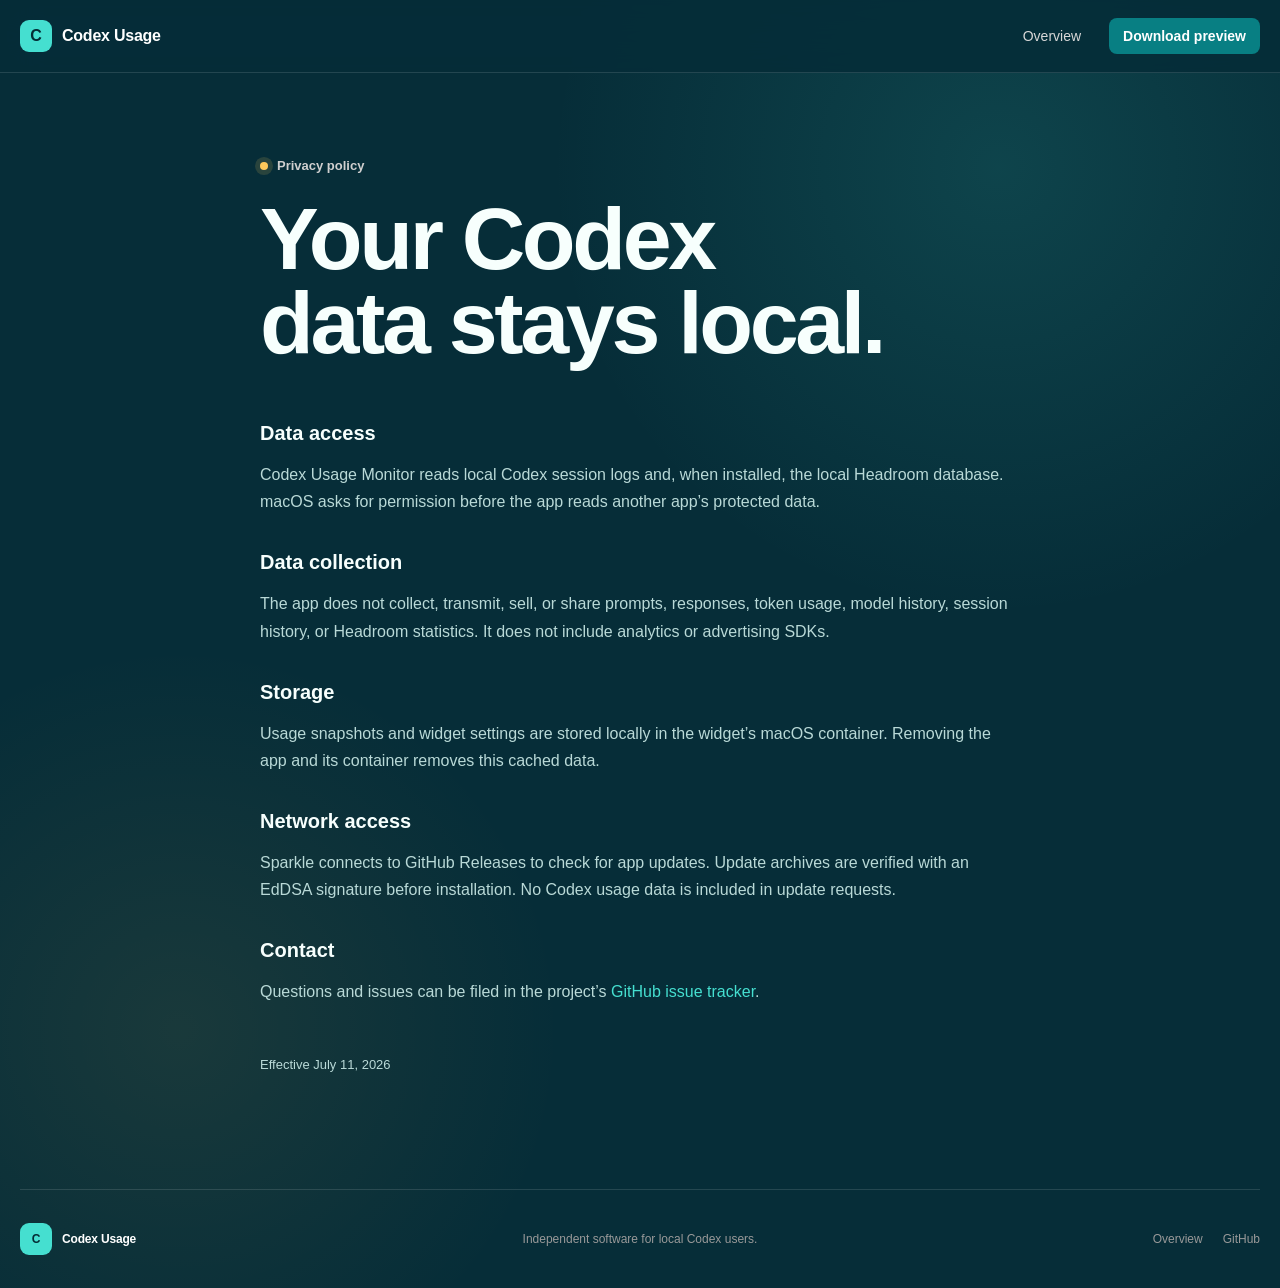
==== commit 7624dc92: "release: publish V2 summer preview" ====
--- a/docs/privacy.html
+++ b/docs/privacy.html
@@ -3,7 +3,7 @@
 <head>
   <meta charset="utf-8">
   <meta name="viewport" content="width=device-width, initial-scale=1">
-  <meta name="theme-color" content="#101010">
+  <meta name="theme-color" content="#062d38">
   <title>Privacy · Codex Usage Monitor</title>
   <link rel="icon" href="favicon.svg" type="image/svg+xml">
   <link rel="stylesheet" href="styles.css">
--- a/docs/styles.css
+++ b/docs/styles.css
@@ -1,13 +1,14 @@
 :root {
   color-scheme: dark;
-  --bg: #101010;
-  --surface: #181818;
-  --ink: #fefefe;
-  --muted: #b9b9b9;
-  --quiet: #929292;
+  --bg: #062d38;
+  --surface: #0a3b47;
+  --ink: #f7fffd;
+  --muted: #b9d9d7;
+  --quiet: #86afae;
   --line: rgba(255,255,255,.12);
-  --accent: #ff6363;
-  --accent-dark: #9b292e;
+  --accent: #45dfd0;
+  --accent-dark: #087f83;
+  --sun: #ffc95b;
   --max: 1240px;
 }
 
@@ -15,7 +16,7 @@
 html { scroll-behavior: smooth; }
 body {
   margin: 0;
-  background: radial-gradient(circle at 78% 13%, rgba(255,63,72,.075), transparent 28rem), var(--bg);
+  background: radial-gradient(circle at 78% 13%, rgba(69,223,208,.13), transparent 28rem), radial-gradient(circle at 14% 80%, rgba(255,201,91,.08), transparent 24rem), var(--bg);
   color: var(--ink);
   font-family: -apple-system, BlinkMacSystemFont, "SF Pro Display", "Helvetica Neue", sans-serif;
   -webkit-font-smoothing: antialiased;
@@ -24,44 +25,44 @@
 .skip-link { position: fixed; left: 16px; top: -80px; z-index: 20; padding: 12px 16px; border-radius: 8px; background: var(--ink); color: #111; }
 .skip-link:focus { top: 16px; }
 
-.site-header { position: sticky; top: 0; z-index: 10; width: 100%; background: rgba(16,16,16,.9); border-bottom: 1px solid var(--line); backdrop-filter: blur(18px) saturate(130%); }
+.site-header { position: sticky; top: 0; z-index: 10; width: 100%; background: rgba(6,45,56,.9); border-bottom: 1px solid var(--line); backdrop-filter: blur(18px) saturate(130%); }
 .header-inner { display: flex; align-items: center; justify-content: space-between; width: min(calc(100% - 40px), var(--max)); min-height: 72px; margin: 0 auto; }
 .brand { display: inline-flex; flex: 0 0 auto; align-items: center; gap: 10px; color: white; font-weight: 720; letter-spacing: -.015em; }
-.brand-mark { display: grid; place-items: center; width: 32px; height: 32px; border-radius: 9px; background: var(--accent); color: white; font-weight: 800; }
+.brand-mark { display: grid; place-items: center; width: 32px; height: 32px; border-radius: 9px; background: var(--accent); color: #042c35; font-weight: 800; }
 nav { display: flex; align-items: center; gap: clamp(16px, 2.2vw, 28px); color: #d7d7d7; font-size: 14px; }
 nav a:hover, footer a:hover, .privacy a:hover { color: white; }
 .nav-download { position: relative; padding: 10px 14px; overflow: hidden; border-radius: 8px; background: var(--accent-dark); color: white; font-weight: 650; }
 
 .hero { display: grid; grid-template-columns: .88fr 1.12fr; align-items: center; gap: clamp(40px, 7vw, 104px); width: min(calc(100% - 40px), var(--max)); min-height: min(800px, calc(100vh - 72px)); margin: 0 auto; padding: clamp(56px, 8vw, 104px) 0; }
 .release-note { display: flex; align-items: center; gap: 9px; color: #cfcfcf; font-size: 13px; font-weight: 620; }
-.release-note span { width: 8px; height: 8px; border-radius: 50%; background: var(--accent); box-shadow: 0 0 0 5px rgba(255,99,99,.12); }
+.release-note span { width: 8px; height: 8px; border-radius: 50%; background: var(--sun); box-shadow: 0 0 0 5px rgba(255,201,91,.14); }
 h1 { max-width: 720px; margin: 24px 0; font-size: clamp(3.3rem, 6vw, 5.9rem); line-height: .96; letter-spacing: -.038em; text-wrap: balance; }
 .hero-detail { max-width: 590px; margin: 0 0 28px; color: var(--muted); font-size: clamp(1.05rem, 1.8vw, 1.28rem); line-height: 1.58; text-wrap: pretty; }
 .hero-actions { display: flex; flex-wrap: wrap; gap: 12px; }
 .primary-action, .secondary-action { position: relative; display: inline-flex; justify-content: center; align-items: center; min-height: 48px; padding: 0 20px; overflow: hidden; border-radius: 9px; font-size: 15px; font-weight: 700; transition: transform .18s ease-out, background .18s ease-out, box-shadow .18s ease-out; }
-.primary-action { background: var(--accent); color: #160707; }
+.primary-action { background: var(--accent); color: #042c35; }
 .secondary-action { border: 1px solid var(--line); color: #e5e5e5; }
 .primary-action:hover, .secondary-action:hover { transform: translateY(-2px); }
 .secondary-action:hover { background: rgba(255,255,255,.06); }
 .download-glow { --glow-x: 50%; --glow-y: 50%; isolation: isolate; }
-.download-glow::after { content: ""; position: absolute; inset: 0; z-index: 1; pointer-events: none; border: 1px solid transparent; border-radius: inherit; background: radial-gradient(110px circle at var(--glow-x) var(--glow-y), rgba(255,255,255,.94), rgba(255,99,99,.5) 38%, transparent 72%) border-box; -webkit-mask: linear-gradient(#000 0 0) padding-box, linear-gradient(#000 0 0); -webkit-mask-composite: xor; mask-composite: exclude; opacity: 0; transition: opacity .18s ease-out; }
+.download-glow::after { content: ""; position: absolute; inset: 0; z-index: 1; pointer-events: none; border: 1px solid transparent; border-radius: inherit; background: radial-gradient(110px circle at var(--glow-x) var(--glow-y), rgba(255,255,255,.94), rgba(69,223,208,.55) 38%, transparent 72%) border-box; -webkit-mask: linear-gradient(#000 0 0) padding-box, linear-gradient(#000 0 0); -webkit-mask-composite: xor; mask-composite: exclude; opacity: 0; transition: opacity .18s ease-out; }
 .download-glow:hover::after, .download-glow:focus-visible::after { opacity: 1; }
-.download-glow:hover { box-shadow: 0 0 28px rgba(255,72,82,.28); }
+.download-glow:hover { box-shadow: 0 0 28px rgba(69,223,208,.28); }
 .download-glow > span { position: relative; z-index: 1; }
-.preview-warning { max-width: 580px; margin: 18px 0 0; padding: 12px 14px; border: 1px solid rgba(255,99,99,.3); border-radius: 10px; background: rgba(255,99,99,.07); color: #d9c5c5; font-size: 13px; line-height: 1.5; }
-.preview-warning strong { color: var(--accent); }
+.preview-warning { max-width: 580px; margin: 18px 0 0; padding: 12px 14px; border: 1px solid rgba(255,201,91,.3); border-radius: 10px; background: rgba(255,201,91,.07); color: #e7dcc2; font-size: 13px; line-height: 1.5; }
+.preview-warning strong { color: var(--sun); }
 .requirements { margin: 14px 0 0; color: var(--quiet); font-size: 12px; line-height: 1.5; }
 
 .product-stage { position: relative; perspective: 1200px; animation: stage-enter .8s .12s cubic-bezier(.2,.8,.2,1) both; }
-.stage-glow { position: absolute; inset: 12% 10%; background: rgba(255,62,72,.18); filter: blur(80px); animation: stage-breathe 5s ease-in-out infinite alternate; }
-.app-window { position: relative; overflow: hidden; border: 1px solid rgba(255,255,255,.18); border-radius: 15px; background: #111; box-shadow: 0 8px 8px rgba(0,0,0,.3); transform: rotateY(-4deg) rotateX(1deg); }
+.stage-glow { position: absolute; inset: 12% 10%; background: rgba(69,223,208,.2); filter: blur(80px); animation: stage-breathe 5s ease-in-out infinite alternate; }
+.app-window { position: relative; overflow: hidden; border: 1px solid rgba(255,255,255,.18); border-radius: 15px; background: #062a34; box-shadow: 0 8px 8px rgba(0,0,0,.3); transform: rotateY(-4deg) rotateX(1deg); }
 .app-window::after { content: ""; position: absolute; inset: 0; pointer-events: none; background: linear-gradient(108deg, transparent 35%, rgba(255,255,255,.07) 49%, transparent 63%); transform: translateX(-110%); animation: window-sheen 7s 1.2s ease-in-out infinite; }
-.titlebar { display: grid; grid-template-columns: 1fr auto 1fr; align-items: center; height: 54px; padding: 0 16px; border-bottom: 1px solid var(--line); background: #1b1b1b; font-size: 12px; font-weight: 650; }
+.titlebar { display: grid; grid-template-columns: 1fr auto 1fr; align-items: center; height: 54px; padding: 0 16px; border-bottom: 1px solid var(--line); background: #0b3b47; font-size: 12px; font-weight: 650; }
 .traffic-lights { display: flex; gap: 7px; }.traffic-lights i { width: 10px; height: 10px; border-radius: 50%; background: #555; }.traffic-lights i:first-child { background: var(--accent); }
-.size-switch { justify-self: end; display: flex; gap: 3px; padding: 3px; border-radius: 7px; background: #0e0e0e; font-size: 9px; }.size-switch span,.size-switch b { padding: 5px 7px; }.size-switch b { border-radius: 5px; background: #353535; }
-.app-summary { display: grid; grid-template-columns: repeat(4,1fr); gap: 1px; border-bottom: 1px solid var(--line); background: var(--line); }.app-summary div { padding: 15px; background: #151515; }.app-summary strong,.app-summary span { display: block; }.app-summary strong { font-size: 15px; }.app-summary span { margin-top: 3px; color: #888; font-size: 8px; }
-.app-body { display: grid; grid-template-columns: 38% 62%; min-height: 310px; }.controls-panel { padding: 18px; border-right: 1px solid var(--line); background: #131313; }.control-heading { margin-bottom: 15px; font-size: 12px; font-weight: 700; }.controls-panel label { display: flex; justify-content: space-between; align-items: center; margin: 8px 0; padding: 10px; border-radius: 8px; background: #1d1d1d; color: #aaa; font-size: 9px; }.controls-panel label span { color: #eee; }.headroom-line { display: flex; justify-content: space-between; margin-top: 16px; padding-top: 14px; border-top: 1px solid var(--line); color: #999; font-size: 9px; }.headroom-line b { color: var(--accent); }
-.preview-panel { display: flex; flex-direction: column; padding: 18px; background: #090909; }.preview-label { display: flex; justify-content: space-between; color: #ddd; font-size: 10px; font-weight: 650; }.preview-label span { color: #777; font-weight: 500; }.widget-card { width: 86%; margin: auto; padding: 18px; border-radius: 15px; background: #160d0f; box-shadow: 0 8px 8px rgba(0,0,0,.28); }.widget-top { display: flex; justify-content: space-between; font-size: 9px; }.widget-top span { color: #a7a0a0; }.widget-card > strong { display: block; margin-top: 22px; font-size: 32px; letter-spacing: -.03em; }.widget-card small { color: #aaa; }.bars { display: flex; align-items: end; gap: 7px; height: 62px; margin-top: 16px; }.bars i { flex: 1; min-height: 5px; border-radius: 3px 3px 1px 1px; background: rgba(255,255,255,.2); transform-origin: bottom; animation: bar-rise .62s cubic-bezier(.2,.8,.2,1) both; }.bars .active { background: var(--accent); }.widget-stats { display: flex; justify-content: space-between; margin-top: 12px; padding-top: 10px; border-top: 1px solid var(--line); color: #aaa; font-size: 8px; }
+.size-switch { justify-self: end; display: flex; gap: 3px; padding: 3px; border-radius: 7px; background: #052832; font-size: 9px; }.size-switch span,.size-switch b { padding: 5px 7px; }.size-switch b { border-radius: 5px; background: #17606a; }
+.app-summary { display: grid; grid-template-columns: repeat(4,1fr); gap: 1px; border-bottom: 1px solid var(--line); background: var(--line); }.app-summary div { padding: 15px; background: #08333e; }.app-summary strong,.app-summary span { display: block; }.app-summary strong { font-size: 15px; }.app-summary span { margin-top: 3px; color: #8aafae; font-size: 8px; }
+.app-body { display: grid; grid-template-columns: 38% 62%; min-height: 310px; }.controls-panel { padding: 18px; border-right: 1px solid var(--line); background: #082f39; }.control-heading { margin-bottom: 15px; font-size: 12px; font-weight: 700; }.controls-panel label { display: flex; justify-content: space-between; align-items: center; margin: 8px 0; padding: 10px; border-radius: 8px; background: #10424d; color: #a9c8c6; font-size: 9px; }.controls-panel label span { color: #f3fffc; }.headroom-line { display: flex; justify-content: space-between; margin-top: 16px; padding-top: 14px; border-top: 1px solid var(--line); color: #9bbdba; font-size: 9px; }.headroom-line b { color: var(--sun); }
+.preview-panel { display: flex; flex-direction: column; padding: 18px; background: #042630; }.preview-label { display: flex; justify-content: space-between; color: #e3f4f1; font-size: 10px; font-weight: 650; }.preview-label span { color: #86afae; font-weight: 500; }.widget-card { width: 86%; margin: auto; padding: 18px; border-radius: 15px; background: linear-gradient(145deg, #0c5862, #063944); box-shadow: 0 8px 8px rgba(0,0,0,.28); }.widget-top { display: flex; justify-content: space-between; font-size: 9px; }.widget-top span { color: #b2d3cf; }.widget-card > strong { display: block; margin-top: 22px; font-size: 32px; letter-spacing: -.03em; }.widget-card small { color: #b2d3cf; }.bars { display: flex; align-items: end; gap: 7px; height: 62px; margin-top: 16px; }.bars i { flex: 1; min-height: 5px; border-radius: 3px 3px 1px 1px; background: rgba(255,255,255,.2); transform-origin: bottom; animation: bar-rise .62s cubic-bezier(.2,.8,.2,1) both; }.bars .active { background: var(--sun); }.widget-stats { display: flex; justify-content: space-between; margin-top: 12px; padding-top: 10px; border-top: 1px solid var(--line); color: #b2d3cf; font-size: 8px; }
 
 .privacy { display: grid; grid-template-columns: 1fr 1fr; gap: clamp(40px, 8vw, 120px); width: min(calc(100% - 40px), var(--max)); margin: 0 auto; padding: clamp(64px, 8vw, 100px) 0; border-top: 1px solid var(--line); }
 .privacy h2 { margin: 0; font-size: clamp(2.3rem, 4.6vw, 4.4rem); line-height: 1; letter-spacing: -.035em; text-wrap: balance; }
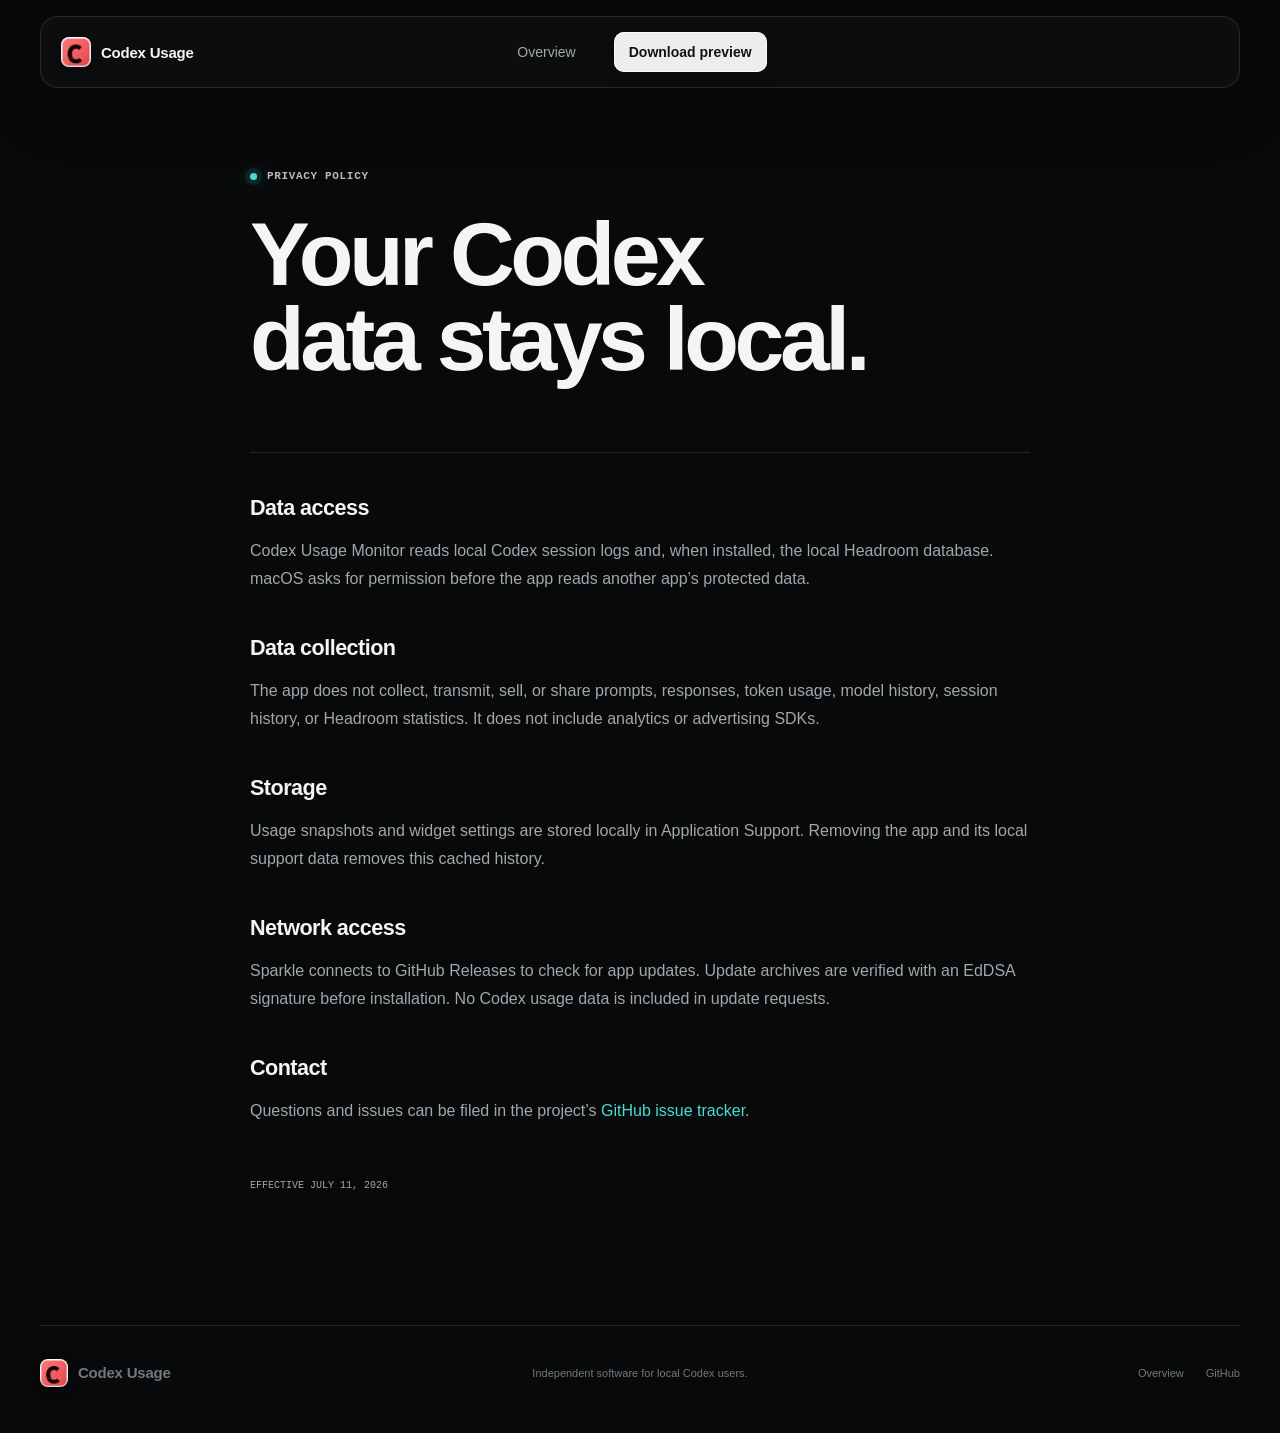
==== commit 594524b3: "redesign product website" ====
--- a/docs/privacy.html
+++ b/docs/privacy.html
@@ -3,7 +3,7 @@
 <head>
   <meta charset="utf-8">
   <meta name="viewport" content="width=device-width, initial-scale=1">
-  <meta name="theme-color" content="#062d38">
+  <meta name="theme-color" content="#08090a">
   <title>Privacy · Codex Usage Monitor</title>
   <link rel="icon" href="favicon.svg" type="image/svg+xml">
   <link rel="stylesheet" href="styles.css">
@@ -11,7 +11,7 @@
 <body>
   <header class="site-header">
     <div class="header-inner">
-      <a class="brand" href="index.html"><span class="brand-mark">C</span><span>Codex Usage</span></a>
+      <a class="brand" href="index.html"><img src="assets/app-icon.png" alt="" width="30" height="30"><span>Codex Usage</span></a>
       <nav><a href="index.html">Overview</a><a class="nav-download" href="https://github.com/Italian-seasoning/CodexUsageMonitor/releases/latest/download/CodexUsageMonitor-macOS.dmg">Download preview</a></nav>
     </div>
   </header>
@@ -24,7 +24,7 @@
       <h2>Data collection</h2>
       <p>The app does not collect, transmit, sell, or share prompts, responses, token usage, model history, session history, or Headroom statistics. It does not include analytics or advertising SDKs.</p>
       <h2>Storage</h2>
-      <p>Usage snapshots and widget settings are stored locally in the widget’s macOS container. Removing the app and its container removes this cached data.</p>
+      <p>Usage snapshots and widget settings are stored locally in Application Support. Removing the app and its local support data removes this cached history.</p>
       <h2>Network access</h2>
       <p>Sparkle connects to GitHub Releases to check for app updates. Update archives are verified with an EdDSA signature before installation. No Codex usage data is included in update requests.</p>
       <h2>Contact</h2>
@@ -32,6 +32,6 @@
       <p class="legal-date">Effective July 11, 2026</p>
     </div>
   </main>
-  <footer><a class="brand" href="index.html"><span class="brand-mark">C</span><span>Codex Usage</span></a><p>Independent software for local Codex users.</p><div><a href="index.html">Overview</a><a href="https://github.com/Italian-seasoning/CodexUsageMonitor">GitHub</a></div></footer>
+  <footer><a class="brand" href="index.html"><img src="assets/app-icon.png" alt="" width="28" height="28"><span>Codex Usage</span></a><p>Independent software for local Codex users.</p><div><a href="index.html">Overview</a><a href="https://github.com/Italian-seasoning/CodexUsageMonitor">GitHub</a></div></footer>
 </body>
 </html>
--- a/docs/styles.css
+++ b/docs/styles.css
@@ -1,98 +1,500 @@
 :root {
   color-scheme: dark;
-  --bg: #062d38;
-  --surface: #0a3b47;
-  --ink: #f7fffd;
-  --muted: #b9d9d7;
-  --quiet: #86afae;
-  --line: rgba(255,255,255,.12);
-  --accent: #45dfd0;
-  --accent-dark: #087f83;
+  --bg: #08090a;
+  --surface: #0d0f11;
+  --surface-raised: #121518;
+  --ink: #f4f5f5;
+  --muted: #a2a7aa;
+  --quiet: #73797d;
+  --line: rgba(255, 255, 255, .11);
+  --line-bright: rgba(255, 255, 255, .18);
+  --sea: #45dfd0;
+  --deep-sea: #0b7175;
   --sun: #ffc95b;
-  --max: 1240px;
+  --max: 1200px;
+  --display: "SF Pro Display", "Helvetica Neue", Arial, sans-serif;
+  --body: "SF Pro Text", "Helvetica Neue", Arial, sans-serif;
+  --utility: "SFMono-Regular", "SF Mono", Menlo, monospace;
 }
 
 * { box-sizing: border-box; }
 html { scroll-behavior: smooth; }
 body {
   margin: 0;
-  background: radial-gradient(circle at 78% 13%, rgba(69,223,208,.13), transparent 28rem), radial-gradient(circle at 14% 80%, rgba(255,201,91,.08), transparent 24rem), var(--bg);
+  overflow-x: hidden;
+  background: var(--bg);
   color: var(--ink);
-  font-family: -apple-system, BlinkMacSystemFont, "SF Pro Display", "Helvetica Neue", sans-serif;
+  font-family: var(--body);
   -webkit-font-smoothing: antialiased;
 }
 a { color: inherit; text-decoration: none; }
-.skip-link { position: fixed; left: 16px; top: -80px; z-index: 20; padding: 12px 16px; border-radius: 8px; background: var(--ink); color: #111; }
-.skip-link:focus { top: 16px; }
-
-.site-header { position: sticky; top: 0; z-index: 10; width: 100%; background: rgba(6,45,56,.9); border-bottom: 1px solid var(--line); backdrop-filter: blur(18px) saturate(130%); }
-.header-inner { display: flex; align-items: center; justify-content: space-between; width: min(calc(100% - 40px), var(--max)); min-height: 72px; margin: 0 auto; }
-.brand { display: inline-flex; flex: 0 0 auto; align-items: center; gap: 10px; color: white; font-weight: 720; letter-spacing: -.015em; }
-.brand-mark { display: grid; place-items: center; width: 32px; height: 32px; border-radius: 9px; background: var(--accent); color: #042c35; font-weight: 800; }
-nav { display: flex; align-items: center; gap: clamp(16px, 2.2vw, 28px); color: #d7d7d7; font-size: 14px; }
-nav a:hover, footer a:hover, .privacy a:hover { color: white; }
-.nav-download { position: relative; padding: 10px 14px; overflow: hidden; border-radius: 8px; background: var(--accent-dark); color: white; font-weight: 650; }
-
-.hero { display: grid; grid-template-columns: .88fr 1.12fr; align-items: center; gap: clamp(40px, 7vw, 104px); width: min(calc(100% - 40px), var(--max)); min-height: min(800px, calc(100vh - 72px)); margin: 0 auto; padding: clamp(56px, 8vw, 104px) 0; }
-.release-note { display: flex; align-items: center; gap: 9px; color: #cfcfcf; font-size: 13px; font-weight: 620; }
-.release-note span { width: 8px; height: 8px; border-radius: 50%; background: var(--sun); box-shadow: 0 0 0 5px rgba(255,201,91,.14); }
-h1 { max-width: 720px; margin: 24px 0; font-size: clamp(3.3rem, 6vw, 5.9rem); line-height: .96; letter-spacing: -.038em; text-wrap: balance; }
-.hero-detail { max-width: 590px; margin: 0 0 28px; color: var(--muted); font-size: clamp(1.05rem, 1.8vw, 1.28rem); line-height: 1.58; text-wrap: pretty; }
-.hero-actions { display: flex; flex-wrap: wrap; gap: 12px; }
-.primary-action, .secondary-action { position: relative; display: inline-flex; justify-content: center; align-items: center; min-height: 48px; padding: 0 20px; overflow: hidden; border-radius: 9px; font-size: 15px; font-weight: 700; transition: transform .18s ease-out, background .18s ease-out, box-shadow .18s ease-out; }
-.primary-action { background: var(--accent); color: #042c35; }
-.secondary-action { border: 1px solid var(--line); color: #e5e5e5; }
+img { display: block; max-width: 100%; }
+button, input { font: inherit; }
+
+.skip-link {
+  position: fixed;
+  left: 18px;
+  top: -80px;
+  z-index: 100;
+  padding: 11px 15px;
+  border-radius: 9px;
+  background: white;
+  color: black;
+}
+.skip-link:focus { top: 18px; }
+
+.site-header {
+  position: fixed;
+  inset: 16px 0 auto;
+  z-index: 30;
+  pointer-events: none;
+}
+.header-inner {
+  display: grid;
+  grid-template-columns: 1fr auto 1fr;
+  align-items: center;
+  width: min(calc(100% - 48px), var(--max));
+  min-height: 72px;
+  margin: 0 auto;
+  padding: 0 16px 0 20px;
+  border: 1px solid var(--line);
+  border-radius: 18px;
+  background: rgba(13, 15, 17, .82);
+  box-shadow: 0 18px 60px rgba(0, 0, 0, .28);
+  backdrop-filter: blur(22px) saturate(130%);
+  pointer-events: auto;
+}
+.brand {
+  display: inline-flex;
+  align-items: center;
+  gap: 10px;
+  width: max-content;
+  font-size: 15px;
+  font-weight: 650;
+  letter-spacing: -.015em;
+}
+.brand img { border-radius: 8px; box-shadow: 0 3px 12px rgba(0, 0, 0, .28); }
+nav { display: flex; align-items: center; gap: clamp(22px, 3vw, 38px); color: var(--muted); font-size: 14px; }
+nav a, footer a { transition: color .18s ease; }
+nav a:hover, footer a:hover { color: white; }
+.nav-download {
+  justify-self: end;
+  display: inline-flex;
+  align-items: center;
+  gap: 8px;
+  min-height: 40px;
+  padding: 0 15px;
+  border-radius: 10px;
+  background: #eceeed;
+  color: #111315;
+  font-size: 14px;
+  font-weight: 650;
+  box-shadow: inset 0 0 0 1px rgba(255, 255, 255, .8), 0 6px 18px rgba(0, 0, 0, .24);
+}
+
+.hero {
+  position: relative;
+  min-height: 1140px;
+  padding: 176px 24px 0;
+  overflow: hidden;
+}
+.hero::after {
+  content: "";
+  position: absolute;
+  inset: 0;
+  z-index: -3;
+  background:
+    linear-gradient(180deg, transparent 55%, var(--bg) 93%),
+    radial-gradient(circle at 50% 42%, rgba(11, 113, 117, .11), transparent 35rem);
+}
+.hero-atmosphere {
+  position: absolute;
+  inset: 0;
+  z-index: -2;
+  overflow: hidden;
+  pointer-events: none;
+}
+.horizon-sun {
+  position: absolute;
+  left: 50%;
+  top: 235px;
+  width: min(75vw, 900px);
+  aspect-ratio: 1;
+  border-radius: 50%;
+  background:
+    radial-gradient(circle, rgba(255, 201, 91, .2) 0 9%, rgba(69, 223, 208, .13) 22%, rgba(8, 9, 10, 0) 64%);
+  filter: blur(3px);
+  transform: translateX(-50%);
+}
+.tide {
+  position: absolute;
+  left: 50%;
+  width: min(1120px, 92vw);
+  height: 260px;
+  border: 1px solid rgba(69, 223, 208, .18);
+  border-radius: 50%;
+  transform: translateX(-50%) rotate(-7deg);
+  filter: drop-shadow(0 0 20px rgba(69, 223, 208, .1));
+}
+.tide::after {
+  content: "";
+  position: absolute;
+  inset: 14px;
+  border: 1px solid rgba(255, 201, 91, .08);
+  border-radius: inherit;
+}
+.tide-one { top: 455px; }
+.tide-two { top: 515px; width: min(1300px, 105vw); opacity: .7; transform: translateX(-50%) rotate(6deg); }
+.tide-three { top: 585px; width: min(1500px, 118vw); opacity: .4; transform: translateX(-50%) rotate(-3deg); }
+
+.hero-copy {
+  width: min(100%, 880px);
+  margin: 0 auto;
+  text-align: center;
+}
+.release-note, .section-kicker {
+  margin: 0;
+  color: #b7bcbe;
+  font-family: var(--utility);
+  font-size: 11px;
+  font-weight: 600;
+  letter-spacing: .06em;
+  text-transform: uppercase;
+}
+.release-note { display: flex; justify-content: center; align-items: center; gap: 10px; }
+.release-note span {
+  width: 7px;
+  height: 7px;
+  border-radius: 50%;
+  background: var(--sea);
+  box-shadow: 0 0 0 5px rgba(69, 223, 208, .1), 0 0 20px rgba(69, 223, 208, .7);
+}
+h1, h2 {
+  margin: 0;
+  font-family: var(--display);
+  font-weight: 590;
+  letter-spacing: -.05em;
+  text-wrap: balance;
+}
+h1 {
+  margin-top: 26px;
+  font-size: clamp(4rem, 7.3vw, 7rem);
+  line-height: .94;
+}
+.hero-detail {
+  max-width: 650px;
+  margin: 28px auto 0;
+  color: #b5b9bb;
+  font-size: clamp(1.05rem, 1.6vw, 1.28rem);
+  line-height: 1.55;
+  text-wrap: pretty;
+}
+.hero-actions {
+  display: flex;
+  justify-content: center;
+  flex-wrap: wrap;
+  gap: 11px;
+  margin-top: 30px;
+}
+.primary-action, .secondary-action {
+  position: relative;
+  display: inline-flex;
+  justify-content: center;
+  align-items: center;
+  gap: 10px;
+  min-height: 48px;
+  padding: 0 19px;
+  overflow: hidden;
+  border-radius: 11px;
+  font-size: 15px;
+  font-weight: 650;
+  transition: transform .18s ease, background .18s ease, border-color .18s ease;
+}
+.primary-action {
+  background: #f2f3f3;
+  color: #111315;
+  box-shadow: inset 0 0 0 1px white, 0 10px 28px rgba(0, 0, 0, .25);
+}
+.secondary-action { border: 1px solid var(--line-bright); background: rgba(17, 19, 21, .72); color: #dcdfdf; }
 .primary-action:hover, .secondary-action:hover { transform: translateY(-2px); }
-.secondary-action:hover { background: rgba(255,255,255,.06); }
+.secondary-action:hover { border-color: rgba(255, 255, 255, .3); background: rgba(255, 255, 255, .07); }
+.button-icon { font-size: 17px; line-height: 1; }
 .download-glow { --glow-x: 50%; --glow-y: 50%; isolation: isolate; }
-.download-glow::after { content: ""; position: absolute; inset: 0; z-index: 1; pointer-events: none; border: 1px solid transparent; border-radius: inherit; background: radial-gradient(110px circle at var(--glow-x) var(--glow-y), rgba(255,255,255,.94), rgba(69,223,208,.55) 38%, transparent 72%) border-box; -webkit-mask: linear-gradient(#000 0 0) padding-box, linear-gradient(#000 0 0); -webkit-mask-composite: xor; mask-composite: exclude; opacity: 0; transition: opacity .18s ease-out; }
+.download-glow::after {
+  content: "";
+  position: absolute;
+  inset: 0;
+  z-index: 1;
+  border: 1px solid transparent;
+  border-radius: inherit;
+  background: radial-gradient(90px circle at var(--glow-x) var(--glow-y), rgba(69, 223, 208, .85), transparent 75%) border-box;
+  -webkit-mask: linear-gradient(#000 0 0) padding-box, linear-gradient(#000 0 0);
+  -webkit-mask-composite: xor;
+  mask-composite: exclude;
+  opacity: 0;
+  pointer-events: none;
+  transition: opacity .18s ease;
+}
 .download-glow:hover::after, .download-glow:focus-visible::after { opacity: 1; }
-.download-glow:hover { box-shadow: 0 0 28px rgba(69,223,208,.28); }
-.download-glow > span { position: relative; z-index: 1; }
-.preview-warning { max-width: 580px; margin: 18px 0 0; padding: 12px 14px; border: 1px solid rgba(255,201,91,.3); border-radius: 10px; background: rgba(255,201,91,.07); color: #e7dcc2; font-size: 13px; line-height: 1.5; }
-.preview-warning strong { color: var(--sun); }
-.requirements { margin: 14px 0 0; color: var(--quiet); font-size: 12px; line-height: 1.5; }
-
-.product-stage { position: relative; perspective: 1200px; animation: stage-enter .8s .12s cubic-bezier(.2,.8,.2,1) both; }
-.stage-glow { position: absolute; inset: 12% 10%; background: rgba(69,223,208,.2); filter: blur(80px); animation: stage-breathe 5s ease-in-out infinite alternate; }
-.app-window { position: relative; overflow: hidden; border: 1px solid rgba(255,255,255,.18); border-radius: 15px; background: #062a34; box-shadow: 0 8px 8px rgba(0,0,0,.3); transform: rotateY(-4deg) rotateX(1deg); }
-.app-window::after { content: ""; position: absolute; inset: 0; pointer-events: none; background: linear-gradient(108deg, transparent 35%, rgba(255,255,255,.07) 49%, transparent 63%); transform: translateX(-110%); animation: window-sheen 7s 1.2s ease-in-out infinite; }
-.titlebar { display: grid; grid-template-columns: 1fr auto 1fr; align-items: center; height: 54px; padding: 0 16px; border-bottom: 1px solid var(--line); background: #0b3b47; font-size: 12px; font-weight: 650; }
-.traffic-lights { display: flex; gap: 7px; }.traffic-lights i { width: 10px; height: 10px; border-radius: 50%; background: #555; }.traffic-lights i:first-child { background: var(--accent); }
-.size-switch { justify-self: end; display: flex; gap: 3px; padding: 3px; border-radius: 7px; background: #052832; font-size: 9px; }.size-switch span,.size-switch b { padding: 5px 7px; }.size-switch b { border-radius: 5px; background: #17606a; }
-.app-summary { display: grid; grid-template-columns: repeat(4,1fr); gap: 1px; border-bottom: 1px solid var(--line); background: var(--line); }.app-summary div { padding: 15px; background: #08333e; }.app-summary strong,.app-summary span { display: block; }.app-summary strong { font-size: 15px; }.app-summary span { margin-top: 3px; color: #8aafae; font-size: 8px; }
-.app-body { display: grid; grid-template-columns: 38% 62%; min-height: 310px; }.controls-panel { padding: 18px; border-right: 1px solid var(--line); background: #082f39; }.control-heading { margin-bottom: 15px; font-size: 12px; font-weight: 700; }.controls-panel label { display: flex; justify-content: space-between; align-items: center; margin: 8px 0; padding: 10px; border-radius: 8px; background: #10424d; color: #a9c8c6; font-size: 9px; }.controls-panel label span { color: #f3fffc; }.headroom-line { display: flex; justify-content: space-between; margin-top: 16px; padding-top: 14px; border-top: 1px solid var(--line); color: #9bbdba; font-size: 9px; }.headroom-line b { color: var(--sun); }
-.preview-panel { display: flex; flex-direction: column; padding: 18px; background: #042630; }.preview-label { display: flex; justify-content: space-between; color: #e3f4f1; font-size: 10px; font-weight: 650; }.preview-label span { color: #86afae; font-weight: 500; }.widget-card { width: 86%; margin: auto; padding: 18px; border-radius: 15px; background: linear-gradient(145deg, #0c5862, #063944); box-shadow: 0 8px 8px rgba(0,0,0,.28); }.widget-top { display: flex; justify-content: space-between; font-size: 9px; }.widget-top span { color: #b2d3cf; }.widget-card > strong { display: block; margin-top: 22px; font-size: 32px; letter-spacing: -.03em; }.widget-card small { color: #b2d3cf; }.bars { display: flex; align-items: end; gap: 7px; height: 62px; margin-top: 16px; }.bars i { flex: 1; min-height: 5px; border-radius: 3px 3px 1px 1px; background: rgba(255,255,255,.2); transform-origin: bottom; animation: bar-rise .62s cubic-bezier(.2,.8,.2,1) both; }.bars .active { background: var(--sun); }.widget-stats { display: flex; justify-content: space-between; margin-top: 12px; padding-top: 10px; border-top: 1px solid var(--line); color: #b2d3cf; font-size: 8px; }
-
-.privacy { display: grid; grid-template-columns: 1fr 1fr; gap: clamp(40px, 8vw, 120px); width: min(calc(100% - 40px), var(--max)); margin: 0 auto; padding: clamp(64px, 8vw, 100px) 0; border-top: 1px solid var(--line); }
-.privacy h2 { margin: 0; font-size: clamp(2.3rem, 4.6vw, 4.4rem); line-height: 1; letter-spacing: -.035em; text-wrap: balance; }
-.privacy p { max-width: 62ch; margin: 0 0 16px; color: var(--muted); font-size: 17px; line-height: 1.65; }
-.privacy a { color: var(--accent); font-weight: 680; }
-footer { display: grid; grid-template-columns: 1fr 1.5fr 1fr; gap: 30px; align-items: center; width: min(calc(100% - 40px), var(--max)); margin: 0 auto; padding: 30px 0; border-top: 1px solid var(--line); color: #999; font-size: 12px; }footer p { text-align: center; }footer div { display: flex; justify-content: flex-end; gap: 20px; }
-
-.legal-page { width: min(calc(100% - 40px), 760px); margin: 0 auto; padding: 72px 0 100px; }
-.legal-page h1 { margin-bottom: 56px; font-size: clamp(3rem, 7vw, 5.5rem); }
-.legal-copy h2 { margin: 36px 0 8px; font-size: 1.25rem; }.legal-copy p { color: var(--muted); line-height: 1.7; }.legal-copy a { color: var(--accent); }.legal-date { margin-top: 48px; font-size: 13px; }
-
-.hero-copy > * { animation: hero-enter .64s cubic-bezier(.2,.8,.2,1) both; }.hero-copy > :nth-child(2){animation-delay:.06s}.hero-copy > :nth-child(3){animation-delay:.12s}.hero-copy > :nth-child(4){animation-delay:.18s}.hero-copy > :nth-child(5){animation-delay:.24s}.hero-copy > :nth-child(6){animation-delay:.3s}
-@keyframes hero-enter { from { opacity: 0; transform: translateY(16px); } }
-@keyframes stage-enter { from { opacity: 0; transform: translateY(20px) scale(.985); } }
-@keyframes stage-breathe { to { opacity: .65; transform: scale(1.08); } }
-@keyframes window-sheen { 0%,72% { transform: translateX(-110%); } 88%,100% { transform: translateX(110%); } }
-@keyframes bar-rise { from { transform: scaleY(.08); opacity: .3; } }
-.bars i:nth-child(2){animation-delay:.05s}.bars i:nth-child(3){animation-delay:.1s}.bars i:nth-child(4){animation-delay:.15s}.bars i:nth-child(5){animation-delay:.2s}.bars i:nth-child(6){animation-delay:.25s}.bars i:nth-child(7){animation-delay:.3s}
-:focus-visible { outline: 3px solid var(--accent); outline-offset: 4px; }
-
-@media (max-width: 900px) {
-  .hero { grid-template-columns: 1fr; min-height: auto; }.product-stage { max-width: 700px; }.app-window { transform: none; }.privacy { grid-template-columns: 1fr; }
-  footer { grid-template-columns: 1fr; text-align: left; }footer p { text-align: left; }footer div { justify-content: flex-start; }
-}
-@media (max-width: 620px) {
-  .header-inner { width: calc(100% - 24px); min-height: 64px; }.brand > span:last-child, nav > a:not(.nav-download) { display: none; }.nav-download { font-size: 13px; }
-  h1 { font-size: clamp(3rem, 15vw, 4.4rem); }.hero { padding-top: 54px; }.app-summary { grid-template-columns: repeat(2,1fr); }.app-body { grid-template-columns: 1fr; }.controls-panel { display: none; }.preview-panel { min-height: 290px; }.titlebar { grid-template-columns: 1fr 1fr; }.titlebar > span { display: none; }
-  .hero-actions { align-items: stretch; flex-direction: column; }.primary-action,.secondary-action { width: 100%; }
-}
+.download-glow > * { position: relative; z-index: 2; }
+.requirements {
+  display: flex;
+  justify-content: center;
+  align-items: center;
+  gap: 10px;
+  margin: 16px 0 0;
+  color: var(--quiet);
+  font-family: var(--utility);
+  font-size: 10px;
+  text-transform: uppercase;
+}
+.requirements i { width: 3px; height: 3px; border-radius: 50%; background: #555b5e; }
+
+.hero-product {
+  position: relative;
+  width: min(1080px, calc(100vw - 48px));
+  margin: 82px auto 0;
+  padding: 9px;
+  border: 1px solid var(--line-bright);
+  border-radius: 24px;
+  background: rgba(20, 23, 25, .72);
+  box-shadow: 0 45px 130px rgba(0, 0, 0, .62), 0 0 90px rgba(69, 223, 208, .07);
+  transform: perspective(1600px) rotateX(var(--stage-x, 1.5deg)) rotateY(var(--stage-y, 0deg));
+  transform-origin: center top;
+  transition: transform .25s ease-out;
+}
+.hero-product::before {
+  content: "";
+  position: absolute;
+  inset: -1px;
+  z-index: -1;
+  border-radius: inherit;
+  background: linear-gradient(120deg, rgba(69, 223, 208, .32), transparent 26%, transparent 72%, rgba(255, 201, 91, .2));
+  filter: blur(20px);
+  opacity: .5;
+}
+.product-chrome {
+  display: grid;
+  grid-template-columns: 1fr auto 1fr;
+  align-items: center;
+  height: 44px;
+  padding: 0 12px;
+  color: #9ba0a3;
+  font-size: 11px;
+}
+.traffic-lights { display: flex; gap: 7px; }
+.traffic-lights i { width: 9px; height: 9px; border-radius: 50%; background: #363b3e; }
+.traffic-lights i:first-child { background: var(--sea); }
+.live-indicator { justify-self: end; display: flex; align-items: center; gap: 6px; font-family: var(--utility); font-size: 9px; text-transform: uppercase; }
+.live-indicator i { width: 5px; height: 5px; border-radius: 50%; background: var(--sea); box-shadow: 0 0 12px var(--sea); }
+.hero-product > img { width: 100%; border: 1px solid rgba(255, 255, 255, .08); border-radius: 15px; }
+.stage-note {
+  position: absolute;
+  display: grid;
+  gap: 3px;
+  min-width: 168px;
+  padding: 13px 15px;
+  border: 1px solid var(--line-bright);
+  border-radius: 13px;
+  background: rgba(12, 14, 16, .88);
+  box-shadow: 0 15px 40px rgba(0, 0, 0, .35);
+  backdrop-filter: blur(14px);
+}
+.stage-note b { font-family: var(--display); font-size: 19px; }
+.stage-note span { color: var(--muted); font-size: 10px; }
+.stage-note-left { left: -50px; bottom: 62px; }
+.stage-note-right { right: -50px; top: 105px; }
+
+.intro {
+  width: min(calc(100% - 48px), 930px);
+  margin: 0 auto;
+  padding: 160px 0 150px;
+  text-align: center;
+}
+.intro h2, .final-cta h2 {
+  margin-top: 22px;
+  font-size: clamp(3.4rem, 6vw, 6rem);
+  line-height: .96;
+}
+.intro > p:last-child {
+  max-width: 650px;
+  margin: 30px auto 0;
+  color: var(--muted);
+  font-size: 18px;
+  line-height: 1.65;
+}
+
+.feature {
+  display: grid;
+  grid-template-columns: .72fr 1.28fr;
+  align-items: center;
+  gap: clamp(56px, 7vw, 104px);
+  width: min(calc(100% - 48px), var(--max));
+  min-height: 760px;
+  margin: 0 auto 120px;
+  padding: clamp(56px, 7vw, 86px);
+  overflow: hidden;
+  border: 1px solid var(--line);
+  border-radius: 28px;
+  background:
+    radial-gradient(circle at 82% 50%, rgba(69, 223, 208, .075), transparent 31rem),
+    var(--surface);
+}
+.feature-widgets {
+  grid-template-columns: 1.28fr .72fr;
+  background:
+    radial-gradient(circle at 18% 48%, rgba(255, 201, 91, .07), transparent 30rem),
+    var(--surface);
+}
+.feature-widgets .feature-copy { order: 2; }
+.feature-widgets .feature-stage { order: 1; }
+.feature-copy h2 {
+  max-width: 470px;
+  margin-top: 18px;
+  font-size: clamp(2.9rem, 4.6vw, 4.8rem);
+  line-height: .98;
+}
+.feature-copy > p:not(.section-kicker) {
+  max-width: 440px;
+  margin: 25px 0 0;
+  color: var(--muted);
+  font-size: 17px;
+  line-height: 1.62;
+}
+.feature-list { display: grid; gap: 0; margin: 34px 0 0; padding: 0; list-style: none; border-top: 1px solid var(--line); }
+.feature-list li { display: flex; gap: 14px; padding: 15px 0; border-bottom: 1px solid var(--line); color: #d9dcdd; font-size: 13px; }
+.feature-list span { color: var(--sea); font-family: var(--utility); font-size: 10px; }
+.preset-line { display: flex; flex-wrap: wrap; gap: 7px; margin-top: 34px; }
+.preset-line span { padding: 8px 10px; border: 1px solid var(--line); border-radius: 8px; color: #b8bdbe; font-family: var(--utility); font-size: 9px; text-transform: uppercase; }
+.feature-stage { position: relative; }
+.feature-stage::after {
+  content: "";
+  position: absolute;
+  inset: 0;
+  border: 1px solid rgba(255, 255, 255, .12);
+  border-radius: 18px;
+  pointer-events: none;
+}
+.feature-stage img {
+  position: relative;
+  z-index: 1;
+  width: 100%;
+  border-radius: 18px;
+  box-shadow: 0 34px 70px rgba(0, 0, 0, .48);
+}
+.feature-glow { position: absolute; inset: 12%; background: rgba(69, 223, 208, .16); filter: blur(70px); }
+.feature-widgets .feature-glow { background: rgba(255, 201, 91, .12); }
+
+.privacy {
+  display: grid;
+  grid-template-columns: 1fr 1fr;
+  gap: clamp(60px, 10vw, 150px);
+  width: min(calc(100% - 48px), var(--max));
+  margin: 0 auto;
+  padding: 150px 0;
+  border-top: 1px solid var(--line);
+}
+.privacy h2 { max-width: 500px; margin-top: 20px; font-size: clamp(3.4rem, 6vw, 6.2rem); line-height: .94; }
+.privacy-copy > p { max-width: 570px; margin: 2px 0 24px; color: var(--muted); font-size: 18px; line-height: 1.68; }
+.privacy-copy > a { color: var(--sea); font-size: 14px; font-weight: 650; }
+.privacy dl { display: grid; grid-template-columns: repeat(3, 1fr); gap: 1px; margin: 48px 0 0; background: var(--line); }
+.privacy dl div { display: grid; gap: 7px; padding: 18px 0; background: var(--bg); }
+.privacy dt { color: var(--quiet); font-family: var(--utility); font-size: 9px; text-transform: uppercase; }
+.privacy dd { margin: 0; font-size: 18px; font-weight: 620; }
+
+.final-cta {
+  width: min(calc(100% - 48px), var(--max));
+  margin: 30px auto 120px;
+  padding: 120px 24px;
+  overflow: hidden;
+  border: 1px solid var(--line);
+  border-radius: 28px;
+  background:
+    radial-gradient(circle at 50% 110%, rgba(69, 223, 208, .22), transparent 32rem),
+    radial-gradient(circle at 20% 0, rgba(255, 201, 91, .09), transparent 24rem),
+    var(--surface);
+  text-align: center;
+}
+.final-cta > img { margin: 0 auto 24px; border-radius: 22px; box-shadow: 0 20px 60px rgba(0, 0, 0, .4); }
+.final-cta .primary-action { margin-top: 32px; }
+.preview-warning { max-width: 560px; margin: 17px auto 0; color: var(--quiet); font-size: 11px; line-height: 1.5; }
+
+footer {
+  display: grid;
+  grid-template-columns: 1fr 1.5fr 1fr;
+  align-items: center;
+  gap: 30px;
+  width: min(calc(100% - 48px), var(--max));
+  margin: 0 auto;
+  padding: 30px 0 42px;
+  border-top: 1px solid var(--line);
+  color: var(--quiet);
+  font-size: 11px;
+}
+footer p { text-align: center; }
+footer div { display: flex; justify-content: flex-end; gap: 22px; }
+
+.legal-page {
+  width: min(calc(100% - 48px), 780px);
+  margin: 0 auto;
+  padding: 170px 0 120px;
+}
+.legal-page .release-note { justify-content: flex-start; }
+.legal-page h1 { margin: 30px 0 70px; font-size: clamp(3.6rem, 7vw, 6rem); line-height: .95; }
+.legal-copy { border-top: 1px solid var(--line); }
+.legal-copy h2 { margin: 42px 0 10px; font-size: 1.35rem; letter-spacing: -.025em; }
+.legal-copy p { color: var(--muted); line-height: 1.75; }
+.legal-copy a { color: var(--sea); }
+.legal-date { margin-top: 52px; font-family: var(--utility); font-size: 10px; text-transform: uppercase; }
+
+.motion-ok .reveal { opacity: 0; transform: translateY(26px); transition: opacity .7s cubic-bezier(.2, .8, .2, 1), transform .7s cubic-bezier(.2, .8, .2, 1); }
+.motion-ok .reveal.is-visible { opacity: 1; transform: none; }
+:focus-visible { outline: 2px solid var(--sea); outline-offset: 4px; }
+
+@media (max-width: 980px) {
+  .header-inner { grid-template-columns: 1fr auto; }
+  nav { display: none; }
+  .hero { min-height: 980px; }
+  .stage-note { display: none; }
+  .feature, .feature-widgets { grid-template-columns: 1fr; min-height: auto; padding: 54px; }
+  .feature-widgets .feature-copy, .feature-widgets .feature-stage { order: initial; }
+  .feature-copy h2, .feature-copy > p:not(.section-kicker) { max-width: 680px; }
+}
+
+@media (max-width: 640px) {
+  .site-header { inset: 10px 0 auto; }
+  .header-inner { width: calc(100% - 20px); min-height: 60px; padding: 0 10px 0 13px; border-radius: 15px; }
+  .brand span { display: none; }
+  .nav-download { min-height: 38px; }
+  .hero { min-height: 790px; padding: 132px 16px 0; }
+  h1 { font-size: clamp(3.3rem, 15vw, 5rem); }
+  h1 br { display: none; }
+  .hero-detail { font-size: 1rem; }
+  .hero-actions { align-items: stretch; flex-direction: column; }
+  .primary-action, .secondary-action { width: 100%; }
+  .requirements { flex-wrap: wrap; }
+  .hero-product { width: calc(100vw - 26px); margin-top: 56px; padding: 5px; border-radius: 16px; }
+  .product-chrome { height: 34px; }
+  .hero-product > img { border-radius: 10px; }
+  .intro { width: calc(100% - 32px); padding: 110px 0; }
+  .intro h2, .final-cta h2 { font-size: 3.25rem; }
+  .intro > p:last-child { font-size: 16px; }
+  .feature, .feature-widgets { width: calc(100% - 20px); margin-bottom: 40px; padding: 34px 22px 24px; border-radius: 20px; }
+  .feature-copy h2 { font-size: 3rem; }
+  .feature-copy > p:not(.section-kicker) { font-size: 15px; }
+  .privacy { grid-template-columns: 1fr; width: calc(100% - 32px); padding: 110px 0; }
+  .privacy h2 { font-size: 3.6rem; }
+  .privacy-copy > p { font-size: 16px; }
+  .privacy dl { grid-template-columns: 1fr; }
+  .privacy dl div { padding: 15px 0; }
+  .final-cta { width: calc(100% - 20px); margin-bottom: 70px; padding: 80px 18px; border-radius: 20px; }
+  footer { grid-template-columns: 1fr; width: calc(100% - 32px); }
+  footer p { text-align: left; }
+  footer div { justify-content: flex-start; }
+  .legal-page { width: calc(100% - 32px); padding-top: 130px; }
+}
+
 @media (prefers-reduced-motion: reduce) {
   html { scroll-behavior: auto; }
-  *, *::before, *::after { animation-duration: .01ms !important; transition-duration: .01ms !important; }
-}
+  *, *::before, *::after { transition-duration: .01ms !important; animation-duration: .01ms !important; }
+}
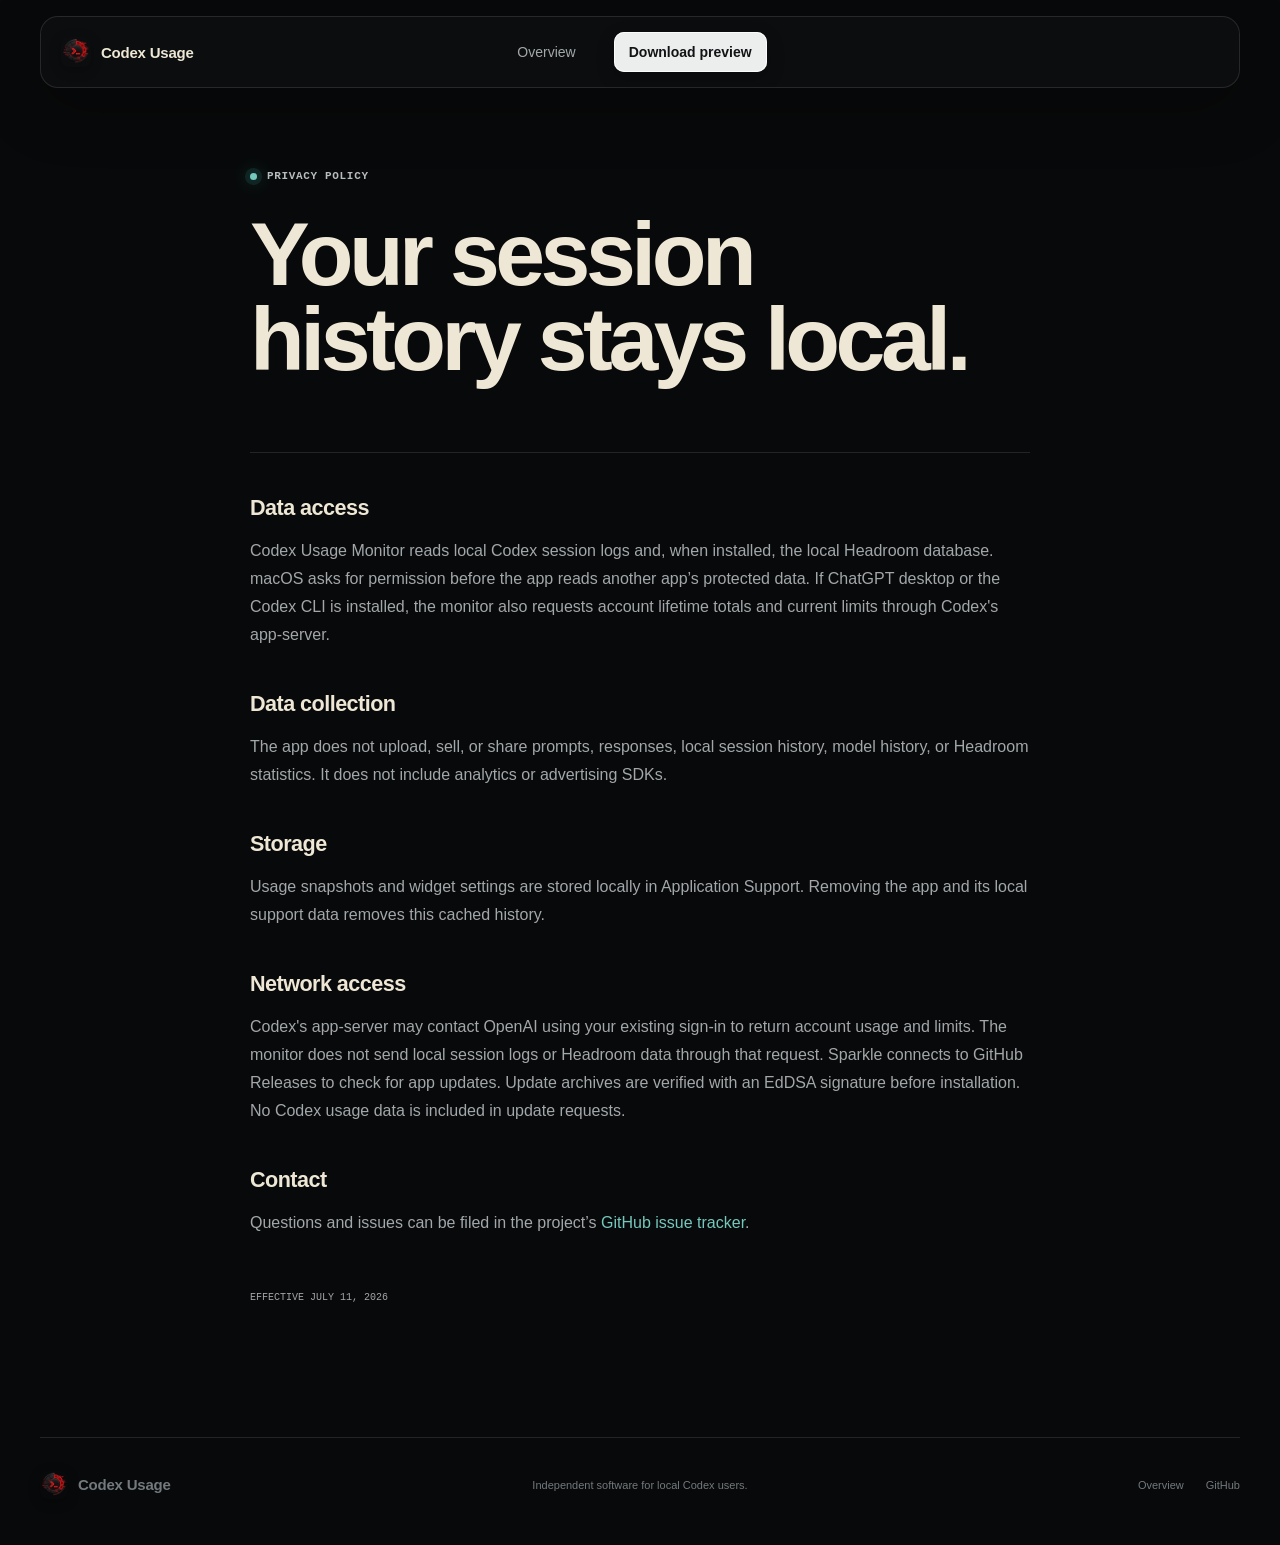
==== commit 7d8eb968: "Release 3.1.2 usage accuracy and live limits patch" ====
--- a/docs/privacy.html
+++ b/docs/privacy.html
@@ -17,16 +17,16 @@
   </header>
   <main class="legal-page">
     <p class="release-note"><span></span> Privacy policy</p>
-    <h1>Your Codex data stays local.</h1>
+    <h1>Your session history stays local.</h1>
     <div class="legal-copy">
       <h2>Data access</h2>
-      <p>Codex Usage Monitor reads local Codex session logs and, when installed, the local Headroom database. macOS asks for permission before the app reads another app’s protected data.</p>
+      <p>Codex Usage Monitor reads local Codex session logs and, when installed, the local Headroom database. macOS asks for permission before the app reads another app’s protected data. If ChatGPT desktop or the Codex CLI is installed, the monitor also requests account lifetime totals and current limits through Codex's app-server.</p>
       <h2>Data collection</h2>
-      <p>The app does not collect, transmit, sell, or share prompts, responses, token usage, model history, session history, or Headroom statistics. It does not include analytics or advertising SDKs.</p>
+      <p>The app does not upload, sell, or share prompts, responses, local session history, model history, or Headroom statistics. It does not include analytics or advertising SDKs.</p>
       <h2>Storage</h2>
       <p>Usage snapshots and widget settings are stored locally in Application Support. Removing the app and its local support data removes this cached history.</p>
       <h2>Network access</h2>
-      <p>Sparkle connects to GitHub Releases to check for app updates. Update archives are verified with an EdDSA signature before installation. No Codex usage data is included in update requests.</p>
+      <p>Codex's app-server may contact OpenAI using your existing sign-in to return account usage and limits. The monitor does not send local session logs or Headroom data through that request. Sparkle connects to GitHub Releases to check for app updates. Update archives are verified with an EdDSA signature before installation. No Codex usage data is included in update requests.</p>
       <h2>Contact</h2>
       <p>Questions and issues can be filed in the project’s <a href="https://github.com/Italian-seasoning/CodexUsageMonitor/issues">GitHub issue tracker</a>.</p>
       <p class="legal-date">Effective July 11, 2026</p>
--- a/docs/styles.css
+++ b/docs/styles.css
@@ -3,14 +3,14 @@
   --bg: #08090a;
   --surface: #0d0f11;
   --surface-raised: #121518;
-  --ink: #f4f5f5;
+  --ink: #eee7d5;
   --muted: #a2a7aa;
   --quiet: #73797d;
   --line: rgba(255, 255, 255, .11);
   --line-bright: rgba(255, 255, 255, .18);
-  --sea: #45dfd0;
+  --sea: #75c8bd;
   --deep-sea: #0b7175;
-  --sun: #ffc95b;
+  --sun: #f2b85b;
   --max: 1200px;
   --display: "SF Pro Display", "Helvetica Neue", Arial, sans-serif;
   --body: "SF Pro Text", "Helvetica Neue", Arial, sans-serif;
@@ -152,6 +152,17 @@
   margin: 0 auto;
   text-align: center;
 }
+.hero-mark { margin: 0 auto 24px; }
+.pricing-update { width: min(calc(100% - 48px), 960px); margin: 0 auto 120px; }
+.pricing-update h2 { margin: 20px 0; font-size: clamp(2.2rem, 5vw, 4rem); }
+.pricing-update p:not(.section-kicker) { color: var(--muted); line-height: 1.65; max-width: 760px; }
+.pricing-update a { color: var(--sea); text-decoration: underline; text-underline-offset: 4px; }
+.pricing-scroll { overflow-x: auto; }
+.pricing-update table { width: 100%; border-collapse: collapse; margin: 28px 0; text-align: left; }
+.pricing-update caption { text-align: left; color: var(--muted); font-size: 12px; padding-bottom: 16px; }
+.pricing-update th, .pricing-update td { padding: 16px 12px; border-bottom: 1px solid var(--line); }
+.pricing-update td { font-variant-numeric: tabular-nums; }
+.pricing-update thead { color: var(--muted); font-size: 12px; }
 .release-note, .section-kicker {
   margin: 0;
   color: #b7bcbe;
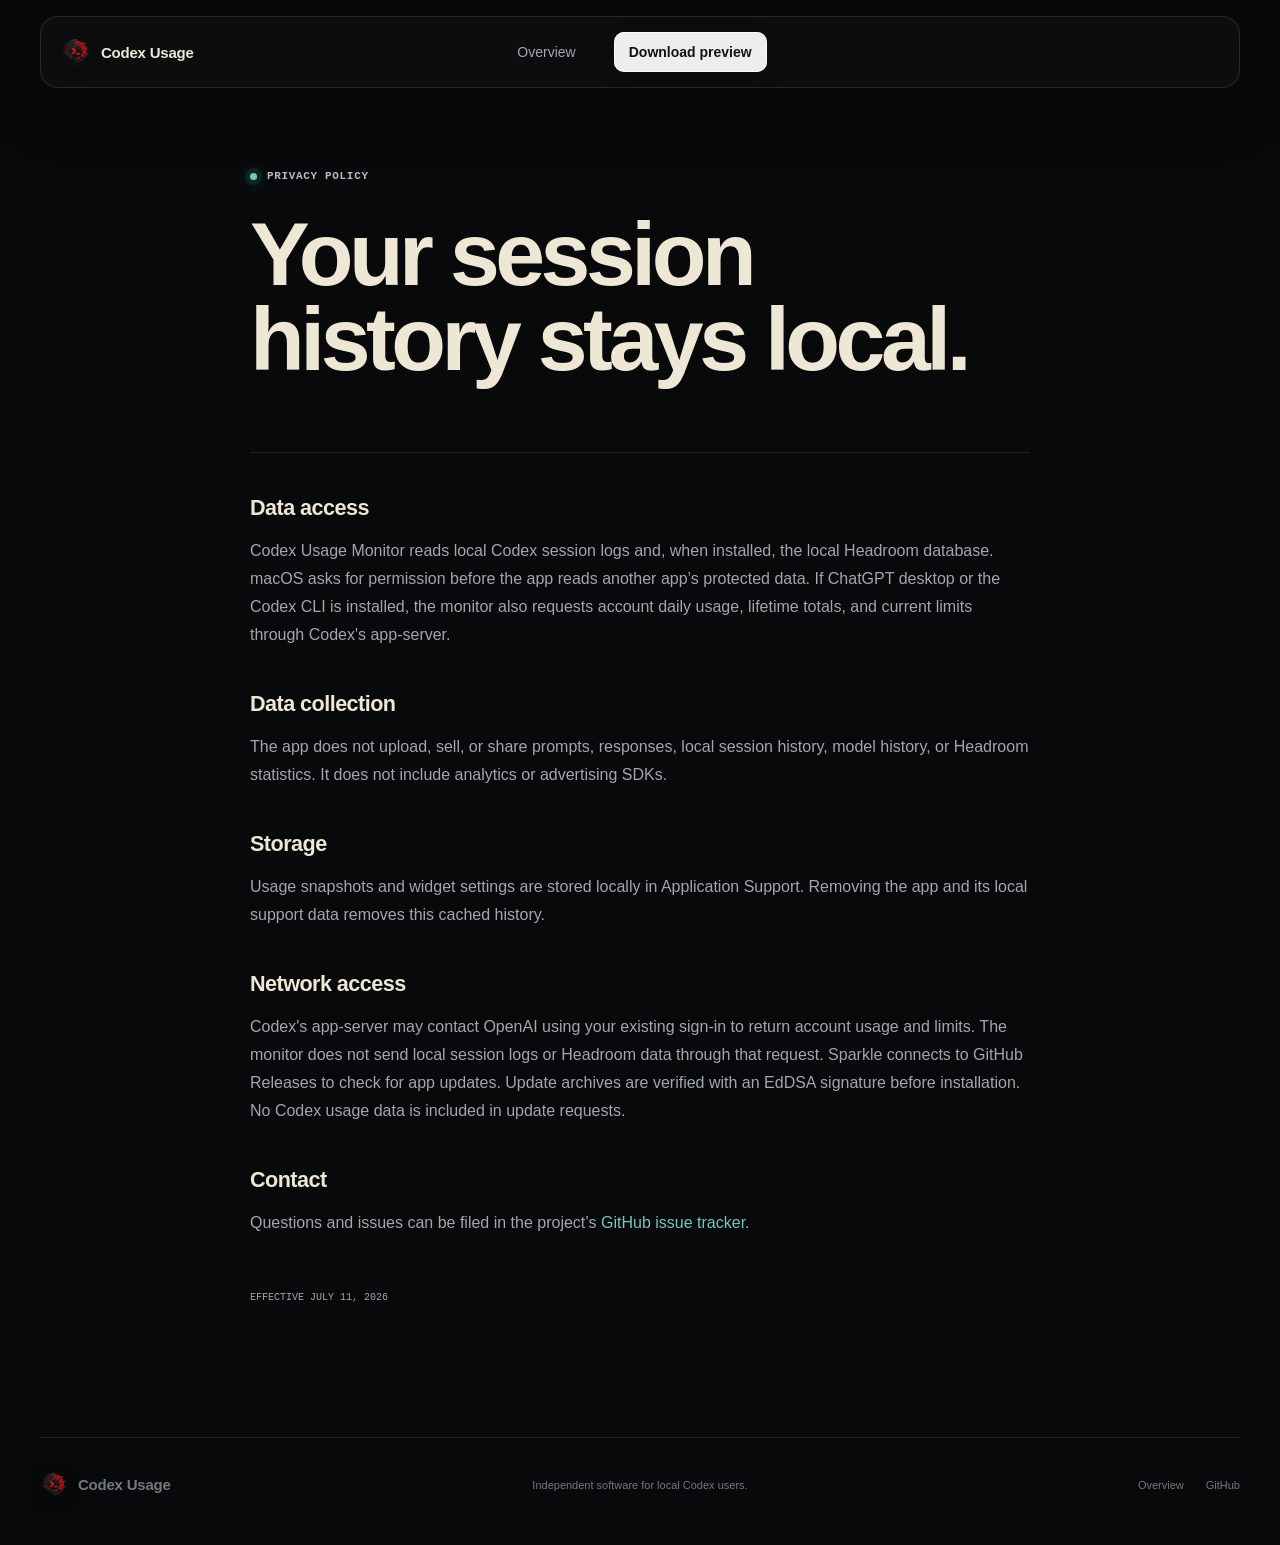
==== commit 0a51eb02: "Align account usage charts and widget refresh" ====
--- a/docs/privacy.html
+++ b/docs/privacy.html
@@ -20,7 +20,7 @@
     <h1>Your session history stays local.</h1>
     <div class="legal-copy">
       <h2>Data access</h2>
-      <p>Codex Usage Monitor reads local Codex session logs and, when installed, the local Headroom database. macOS asks for permission before the app reads another app’s protected data. If ChatGPT desktop or the Codex CLI is installed, the monitor also requests account lifetime totals and current limits through Codex's app-server.</p>
+      <p>Codex Usage Monitor reads local Codex session logs and, when installed, the local Headroom database. macOS asks for permission before the app reads another app’s protected data. If ChatGPT desktop or the Codex CLI is installed, the monitor also requests account daily usage, lifetime totals, and current limits through Codex's app-server.</p>
       <h2>Data collection</h2>
       <p>The app does not upload, sell, or share prompts, responses, local session history, model history, or Headroom statistics. It does not include analytics or advertising SDKs.</p>
       <h2>Storage</h2>
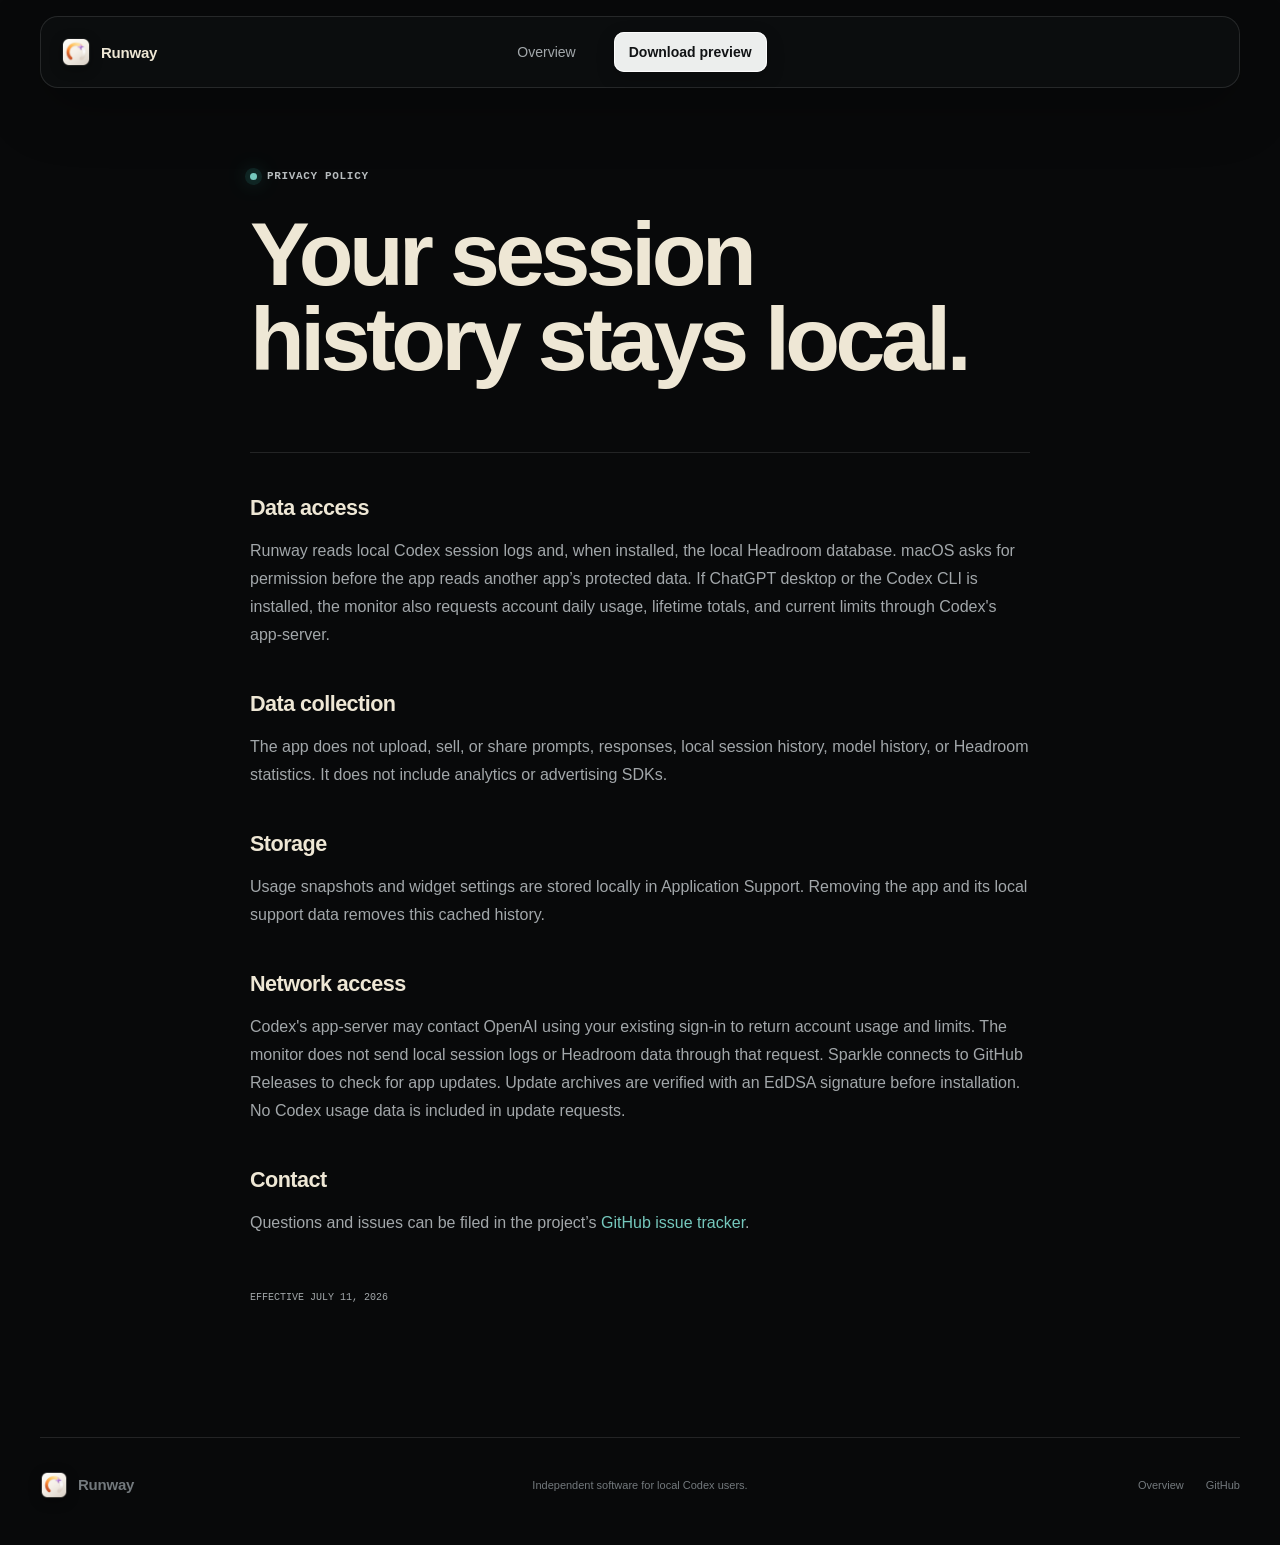
==== commit 4ae2d815: "Complete Runway rebrand and improve background refresh" ====
--- a/docs/privacy.html
+++ b/docs/privacy.html
@@ -4,14 +4,14 @@
   <meta charset="utf-8">
   <meta name="viewport" content="width=device-width, initial-scale=1">
   <meta name="theme-color" content="#08090a">
-  <title>Privacy · Codex Usage Monitor</title>
+  <title>Privacy · Runway</title>
   <link rel="icon" href="favicon.svg" type="image/svg+xml">
   <link rel="stylesheet" href="styles.css">
 </head>
 <body>
   <header class="site-header">
     <div class="header-inner">
-      <a class="brand" href="index.html"><img src="assets/app-icon.png" alt="" width="30" height="30"><span>Codex Usage</span></a>
+      <a class="brand" href="index.html"><img src="assets/app-icon.png" alt="" width="30" height="30"><span>Runway</span></a>
       <nav><a href="index.html">Overview</a><a class="nav-download" href="https://github.com/Italian-seasoning/CodexUsageMonitor/releases/latest/download/CodexUsageMonitor-macOS.dmg">Download preview</a></nav>
     </div>
   </header>
@@ -20,7 +20,7 @@
     <h1>Your session history stays local.</h1>
     <div class="legal-copy">
       <h2>Data access</h2>
-      <p>Codex Usage Monitor reads local Codex session logs and, when installed, the local Headroom database. macOS asks for permission before the app reads another app’s protected data. If ChatGPT desktop or the Codex CLI is installed, the monitor also requests account daily usage, lifetime totals, and current limits through Codex's app-server.</p>
+      <p>Runway reads local Codex session logs and, when installed, the local Headroom database. macOS asks for permission before the app reads another app’s protected data. If ChatGPT desktop or the Codex CLI is installed, the monitor also requests account daily usage, lifetime totals, and current limits through Codex's app-server.</p>
       <h2>Data collection</h2>
       <p>The app does not upload, sell, or share prompts, responses, local session history, model history, or Headroom statistics. It does not include analytics or advertising SDKs.</p>
       <h2>Storage</h2>
@@ -32,6 +32,6 @@
       <p class="legal-date">Effective July 11, 2026</p>
     </div>
   </main>
-  <footer><a class="brand" href="index.html"><img src="assets/app-icon.png" alt="" width="28" height="28"><span>Codex Usage</span></a><p>Independent software for local Codex users.</p><div><a href="index.html">Overview</a><a href="https://github.com/Italian-seasoning/CodexUsageMonitor">GitHub</a></div></footer>
+  <footer><a class="brand" href="index.html"><img src="assets/app-icon.png" alt="" width="28" height="28"><span>Runway</span></a><p>Independent software for local Codex users.</p><div><a href="index.html">Overview</a><a href="https://github.com/Italian-seasoning/CodexUsageMonitor">GitHub</a></div></footer>
 </body>
 </html>
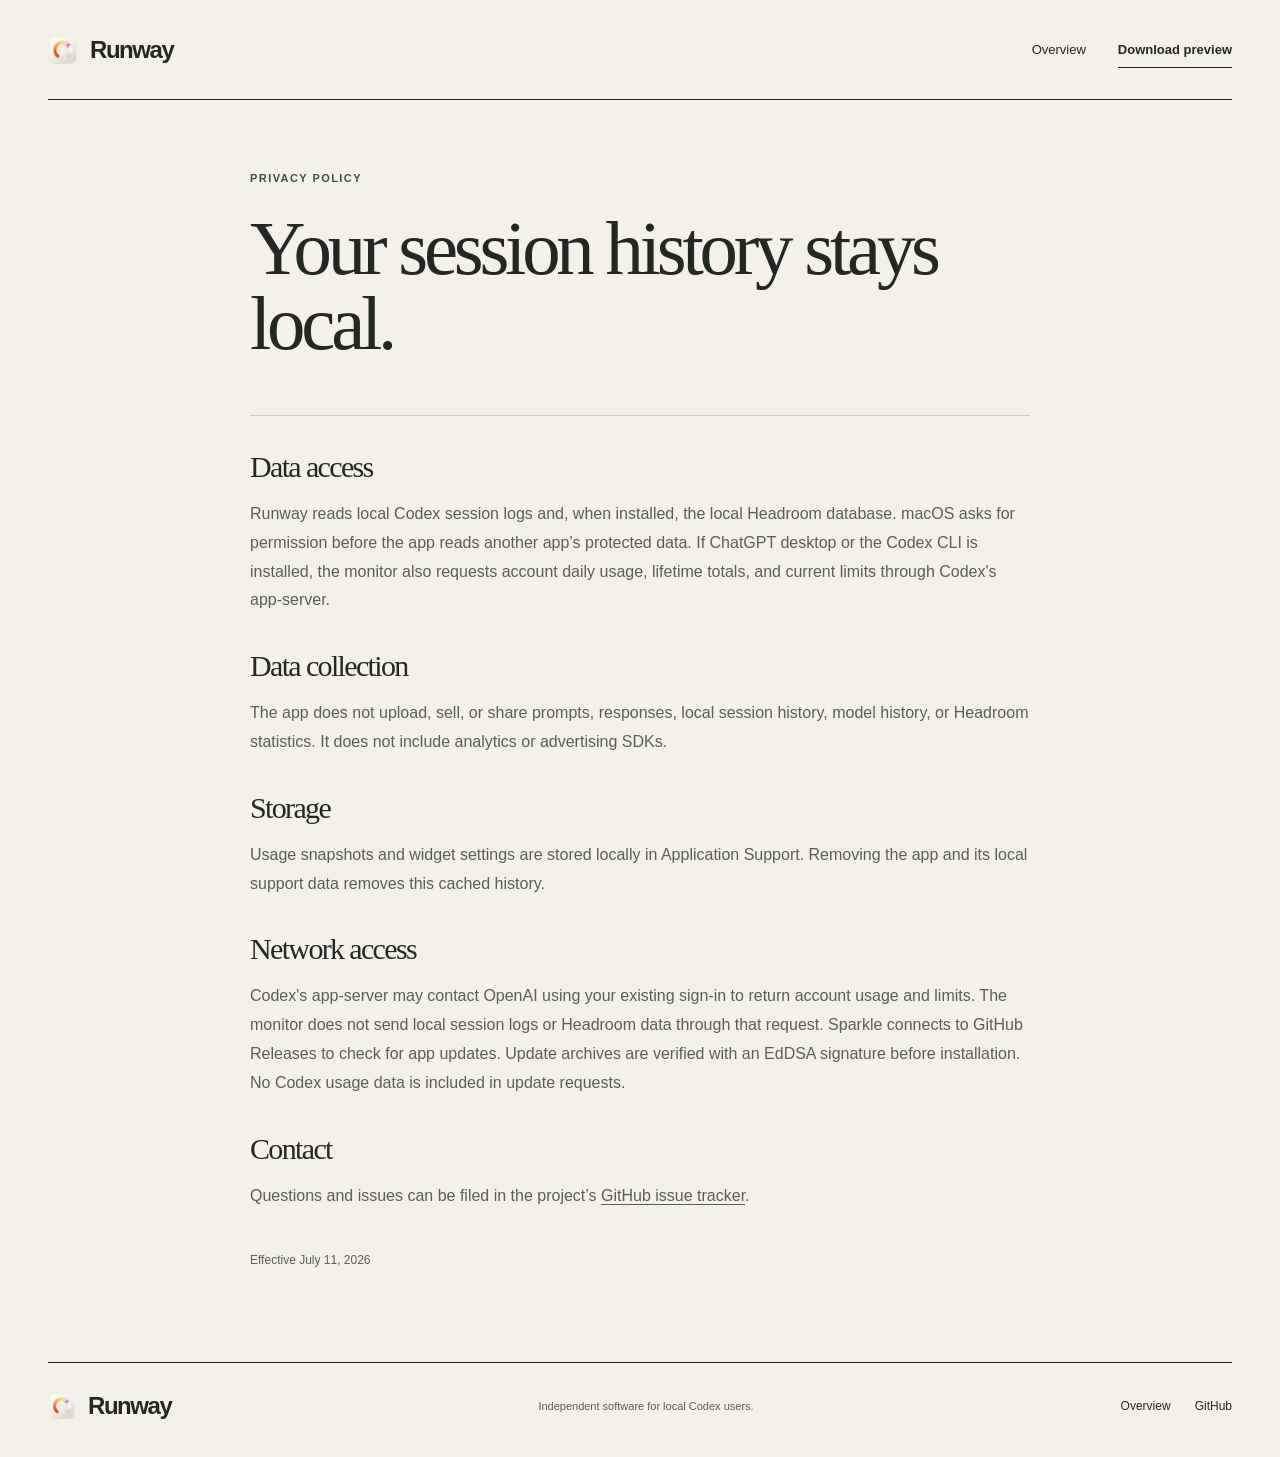
==== commit a4ce545a: "Redesign Runway website with clean editorial layout" ====
--- a/docs/privacy.html
+++ b/docs/privacy.html
@@ -3,7 +3,7 @@
 <head>
   <meta charset="utf-8">
   <meta name="viewport" content="width=device-width, initial-scale=1">
-  <meta name="theme-color" content="#08090a">
+  <meta name="theme-color" content="#f4f1e9">
   <title>Privacy · Runway</title>
   <link rel="icon" href="favicon.svg" type="image/svg+xml">
   <link rel="stylesheet" href="styles.css">
@@ -12,7 +12,7 @@
   <header class="site-header">
     <div class="header-inner">
       <a class="brand" href="index.html"><img src="assets/app-icon.png" alt="" width="30" height="30"><span>Runway</span></a>
-      <nav><a href="index.html">Overview</a><a class="nav-download" href="https://github.com/Italian-seasoning/CodexUsageMonitor/releases/latest/download/CodexUsageMonitor-macOS.dmg">Download preview</a></nav>
+      <nav><a href="index.html">Overview</a><a class="nav-download" href="https://github.com/Italian-seasoning/CodexUsageMonitor/releases/latest/download/Runway-macOS.dmg">Download preview</a></nav>
     </div>
   </header>
   <main class="legal-page">
--- a/docs/styles.css
+++ b/docs/styles.css
@@ -1,511 +1,127 @@
 :root {
-  color-scheme: dark;
-  --bg: #08090a;
-  --surface: #0d0f11;
-  --surface-raised: #121518;
-  --ink: #eee7d5;
-  --muted: #a2a7aa;
-  --quiet: #73797d;
-  --line: rgba(255, 255, 255, .11);
-  --line-bright: rgba(255, 255, 255, .18);
-  --sea: #75c8bd;
-  --deep-sea: #0b7175;
-  --sun: #f2b85b;
-  --max: 1200px;
-  --display: "SF Pro Display", "Helvetica Neue", Arial, sans-serif;
-  --body: "SF Pro Text", "Helvetica Neue", Arial, sans-serif;
-  --utility: "SFMono-Regular", "SF Mono", Menlo, monospace;
+  color-scheme: light;
+  --bg: #f4f1e9;
+  --ink: #232820;
+  --muted: #596052;
+  --line: #cccfc2;
+  --accent: #38563d;
+  --max: 1280px;
+  --display: Georgia, 'Times New Roman', serif;
+  --body: 'Helvetica Neue', Helvetica, Arial, sans-serif;
 }
-
 * { box-sizing: border-box; }
-html { scroll-behavior: smooth; }
-body {
-  margin: 0;
-  overflow-x: hidden;
-  background: var(--bg);
-  color: var(--ink);
-  font-family: var(--body);
-  -webkit-font-smoothing: antialiased;
+html { scroll-behavior: smooth; scroll-padding-top: 24px; }
+body { margin: 0; background: var(--bg); color: var(--ink); font-family: var(--body); -webkit-font-smoothing: antialiased; }
+a { color: inherit; text-decoration: none; }
+a:hover { color: var(--accent); }
+img { display: block; max-width: 100%; height: auto; }
+p { text-wrap: pretty; }
+:focus-visible { outline: 2px solid var(--accent); outline-offset: 6px; }
+.skip-link { position: absolute; top: -100px; left: 24px; padding: 14px; background: var(--ink); color: white; z-index: 10; }
+.skip-link:focus { top: 12px; }
+.header-inner, .hero, .intro, .feature, .privacy, .final-cta, footer { width: min(calc(100% - 96px), var(--max)); margin-inline: auto; }
+.header-inner { display: flex; align-items: center; justify-content: space-between; gap: 28px; min-height: 100px; border-bottom: 1px solid var(--ink); }
+.brand { display: inline-flex; align-items: center; gap: 12px; font-size: 24px; font-weight: 600; letter-spacing: -.06em; }
+.brand img { border-radius: 6px; }
+nav { display: flex; align-items: center; gap: 32px; font-size: 13px; }
+.nav-download { display: inline-flex; align-items: center; gap: 12px; border-bottom: 1px solid currentColor; padding-block: 10px; font-size: 13px; font-weight: 600; }
+.hero { padding-top: 74px; }
+.hero-copy { display: grid; grid-template-columns: 1.45fr 1fr; gap: 0 64px; align-items: start; }
+.release-note, .section-kicker { margin: 0; font-size: 11px; line-height: 1.5; letter-spacing: .13em; text-transform: uppercase; font-weight: 600; color: var(--accent); }
+.hero .release-note { grid-column: 1 / -1; margin-bottom: 27px; }
+h1, h2 { font-family: var(--display); font-weight: 400; font-style: normal; letter-spacing: -.055em; margin: 0; }
+h1 { grid-column: 1; grid-row: 2 / 5; font-size: clamp(64px, 7.4vw, 108px); line-height: .98; padding-bottom: 6px; }
+.hero-detail { grid-column: 2; margin: 6px 0 27px; max-width: 420px; font-size: 18px; line-height: 1.65; color: var(--muted); }
+.hero-actions { grid-column: 2; display: flex; flex-wrap: wrap; align-items: center; gap: 20px; }
+.primary-action { display: inline-flex; justify-content: center; align-items: center; gap: 16px; min-height: 50px; padding: 14px 22px; background: var(--ink); color: var(--bg); font-size: 13px; font-weight: 600; transition: background .18s; }
+.primary-action:hover { color: white; background: var(--accent); }
+.secondary-action { font-size: 13px; padding-block: 12px; border-bottom: 1px solid var(--line); }
+.requirements { grid-column: 2; margin: 18px 0 0; font-size: 12px; line-height: 1.6; color: var(--muted); }
+.hero-product { margin-top: 56px; padding: 40px 70px 0; background: #dbe0d2; overflow: hidden; }
+.hero-product img { width: 100%; border: 1px solid #b5bdae; border-bottom: 0; border-radius: 8px 8px 0 0; }
+.intro { display: grid; grid-template-columns: 1fr 1.5fr 1fr; gap: 40px; padding-block: 64px 76px; border-bottom: 1px solid var(--line); align-items: start; }
+.intro h2 { font-size: clamp(36px, 3.7vw, 54px); line-height: 1.08; }
+.intro > p:last-child { margin: 0; font-size: 15px; line-height: 1.8; color: var(--muted); }
+.feature { display: grid; grid-template-columns: 1fr 1.65fr; gap: 70px; align-items: center; padding-block: 86px; border-bottom: 1px solid var(--line); }
+.feature-copy h2 { font-size: clamp(40px, 4.2vw, 60px); line-height: 1.04; margin-top: 22px; }
+.feature-copy > p:not(.section-kicker) { font-size: 16px; line-height: 1.75; color: var(--muted); margin: 24px 0 0; }
+.feature-list { padding: 0; list-style: none; margin: 30px 0 0; }
+.feature-list li { border-top: 1px solid var(--line); padding: 14px 0; font-size: 13px; display: flex; gap: 18px; }
+.feature-list span { color: var(--muted); font-size: 11px; }
+.feature-stage { min-width: 0; background: #e4e5dc; padding: 28px; }
+.feature-stage img { width: 100%; border: 1px solid #b5bdae; border-radius: 5px; }
+.feature-glow { display: none; }
+.feature-widgets { grid-template-columns: 1.65fr 1fr; }
+.feature-widgets .feature-copy { order: 2; }
+.feature-widgets .feature-stage { order: 1; background: #e7dfcf; }
+.preset-line { display: flex; flex-wrap: wrap; gap: 12px 20px; margin-top: 26px; font-size: 12px; color: var(--muted); }
+.privacy { display: grid; grid-template-columns: 1fr 1fr; gap: 90px; padding-block: 90px; border-bottom: 1px solid var(--line); }
+.privacy h2 { font-size: clamp(44px, 5vw, 72px); margin-top: 22px; line-height: 1.03; }
+.privacy-copy > p { margin: 0 0 24px; font-size: 17px; line-height: 1.75; color: var(--muted); }
+.privacy-copy > a { font-size: 13px; border-bottom: 1px solid var(--ink); padding-bottom: 5px; }
+.privacy dl { display: grid; grid-template-columns: repeat(3, 1fr); gap: 20px; margin: 36px 0 0; padding-top: 20px; border-top: 1px solid var(--line); }
+.privacy dt { font-size: 11px; color: var(--muted); }
+.privacy dd { margin: 8px 0 0; font-family: var(--display); font-size: 27px; }
+.final-cta { position: relative; display: grid; grid-template-columns: 1.4fr 1fr; align-items: start; column-gap: 70px; padding-block: 84px; }
+.final-cta .section-kicker { grid-column: 1 / -1; margin-bottom: 24px; }
+.final-cta h2 { grid-row: 2 / 4; font-size: clamp(48px, 5.8vw, 84px); line-height: 1.02; }
+.final-cta .primary-action { justify-self: start; margin-top: 10px; }
+.preview-warning { grid-column: 2; max-width: 320px; color: var(--muted); font-size: 12px; line-height: 1.7; margin-top: 20px; }
+footer { display: flex; align-items: center; justify-content: space-between; gap: 24px; border-top: 1px solid var(--ink); padding-block: 26px 34px; }
+footer p { font-size: 11px; color: var(--muted); }
+footer div { display: flex; gap: 24px; font-size: 12px; }
+.legal-page { width: min(calc(100% - 96px), 780px); margin: 70px auto 90px; }
+.legal-page h1 { font-size: clamp(48px, 6vw, 80px); margin: 24px 0 48px; }
+.legal-copy { border-top: 1px solid var(--line); }
+.legal-copy h2 { font-size: 30px; margin-top: 34px; }
+.legal-copy p { color: var(--muted); line-height: 1.8; }
+.legal-copy a { text-decoration: underline; text-underline-offset: 3px; }
+.legal-date { font-size: 12px; margin-top: 40px; }
+@media (min-width: 1500px) { .hero { padding-top: 90px; } .hero-product { margin-top: 70px; } }
+@media (max-width: 1000px) {
+ .header-inner, .hero, .intro, .feature, .privacy, .final-cta, footer { width: calc(100% - 56px); }
+ nav { gap: 20px; }
+ .hero-copy { gap: 0 32px; grid-template-columns: 1.2fr 1fr; }
+ h1 { font-size: clamp(60px, 8vw, 80px); }
+ .hero-detail { font-size: 16px; }
+ .hero-actions { gap: 12px; }
+ .hero-product { padding: 28px 28px 0; }
+ .intro { grid-template-columns: 1fr 1fr; gap: 28px; }
+ .intro .section-kicker { grid-column: 1 / -1; }
+ .feature, .feature-widgets { gap: 36px; grid-template-columns: 1fr 1.2fr; }
+ .feature-widgets .feature-copy, .feature-widgets .feature-stage { order: initial; }
+ .feature-stage { padding: 16px; }
+ .privacy { gap: 40px; }
 }
-a { color: inherit; text-decoration: none; }
-img { display: block; max-width: 100%; }
-button, input { font: inherit; }
-
-.skip-link {
-  position: fixed;
-  left: 18px;
-  top: -80px;
-  z-index: 100;
-  padding: 11px 15px;
-  border-radius: 9px;
-  background: white;
-  color: black;
+@media (max-width: 680px) {
+ .header-inner, .hero, .intro, .feature, .privacy, .final-cta, footer { width: calc(100% - 40px); }
+ .header-inner { min-height: 78px; gap: 16px; }
+ .home-page nav { display: none; }
+ .brand { font-size: 22px; }
+ .hero { padding-top: 42px; }
+ .hero-copy { display: block; }
+ .hero .release-note { margin-bottom: 22px; }
+ h1 { font-size: clamp(52px, 12.8vw, 82px); }
+ .hero-detail { margin: 26px 0 22px; max-width: 440px; }
+ .hero-actions { gap: 18px; }
+ .hero-product { margin-top: 36px; padding: 16px 12px 0; }
+ .intro, .feature, .feature-widgets, .privacy, .final-cta { grid-template-columns: 1fr; gap: 28px; padding-block: 48px; }
+ .intro h2 { font-size: 40px; }
+ .intro > p:last-child { max-width: 460px; }
+ .feature-copy h2 { max-width: 410px; font-size: 44px; }
+ .feature-stage { padding: 16px; }
+ .privacy h2 { font-size: 48px; }
+ .privacy-copy > p { font-size: 16px; }
+ .final-cta { gap: 0; }
+ .final-cta h2 { grid-row: auto; font-size: 56px; }
+ .final-cta .primary-action { margin-top: 28px; }
+ .preview-warning { grid-column: 1; }
+ footer { flex-wrap: wrap; gap: 18px; }
+ footer p { order: 3; width: 100%; margin: 0; }
+ footer div { margin-left: auto; }
+ .legal-page { width: calc(100% - 40px); margin-top: 48px; }
+ .legal-page h1 { font-size: 52px; }
+ body:not(.home-page) .header-inner nav { gap: 12px; font-size: 12px; }
+ body:not(.home-page) .nav-download { font-size: 12px; }
 }
-.skip-link:focus { top: 18px; }
-
-.site-header {
-  position: fixed;
-  inset: 16px 0 auto;
-  z-index: 30;
-  pointer-events: none;
-}
-.header-inner {
-  display: grid;
-  grid-template-columns: 1fr auto 1fr;
-  align-items: center;
-  width: min(calc(100% - 48px), var(--max));
-  min-height: 72px;
-  margin: 0 auto;
-  padding: 0 16px 0 20px;
-  border: 1px solid var(--line);
-  border-radius: 18px;
-  background: rgba(13, 15, 17, .82);
-  box-shadow: 0 18px 60px rgba(0, 0, 0, .28);
-  backdrop-filter: blur(22px) saturate(130%);
-  pointer-events: auto;
-}
-.brand {
-  display: inline-flex;
-  align-items: center;
-  gap: 10px;
-  width: max-content;
-  font-size: 15px;
-  font-weight: 650;
-  letter-spacing: -.015em;
-}
-.brand img { border-radius: 8px; box-shadow: 0 3px 12px rgba(0, 0, 0, .28); }
-nav { display: flex; align-items: center; gap: clamp(22px, 3vw, 38px); color: var(--muted); font-size: 14px; }
-nav a, footer a { transition: color .18s ease; }
-nav a:hover, footer a:hover { color: white; }
-.nav-download {
-  justify-self: end;
-  display: inline-flex;
-  align-items: center;
-  gap: 8px;
-  min-height: 40px;
-  padding: 0 15px;
-  border-radius: 10px;
-  background: #eceeed;
-  color: #111315;
-  font-size: 14px;
-  font-weight: 650;
-  box-shadow: inset 0 0 0 1px rgba(255, 255, 255, .8), 0 6px 18px rgba(0, 0, 0, .24);
-}
-
-.hero {
-  position: relative;
-  min-height: 1140px;
-  padding: 176px 24px 0;
-  overflow: hidden;
-}
-.hero::after {
-  content: "";
-  position: absolute;
-  inset: 0;
-  z-index: -3;
-  background:
-    linear-gradient(180deg, transparent 55%, var(--bg) 93%),
-    radial-gradient(circle at 50% 42%, rgba(11, 113, 117, .11), transparent 35rem);
-}
-.hero-atmosphere {
-  position: absolute;
-  inset: 0;
-  z-index: -2;
-  overflow: hidden;
-  pointer-events: none;
-}
-.horizon-sun {
-  position: absolute;
-  left: 50%;
-  top: 235px;
-  width: min(75vw, 900px);
-  aspect-ratio: 1;
-  border-radius: 50%;
-  background:
-    radial-gradient(circle, rgba(255, 201, 91, .2) 0 9%, rgba(69, 223, 208, .13) 22%, rgba(8, 9, 10, 0) 64%);
-  filter: blur(3px);
-  transform: translateX(-50%);
-}
-.tide {
-  position: absolute;
-  left: 50%;
-  width: min(1120px, 92vw);
-  height: 260px;
-  border: 1px solid rgba(69, 223, 208, .18);
-  border-radius: 50%;
-  transform: translateX(-50%) rotate(-7deg);
-  filter: drop-shadow(0 0 20px rgba(69, 223, 208, .1));
-}
-.tide::after {
-  content: "";
-  position: absolute;
-  inset: 14px;
-  border: 1px solid rgba(255, 201, 91, .08);
-  border-radius: inherit;
-}
-.tide-one { top: 455px; }
-.tide-two { top: 515px; width: min(1300px, 105vw); opacity: .7; transform: translateX(-50%) rotate(6deg); }
-.tide-three { top: 585px; width: min(1500px, 118vw); opacity: .4; transform: translateX(-50%) rotate(-3deg); }
-
-.hero-copy {
-  width: min(100%, 880px);
-  margin: 0 auto;
-  text-align: center;
-}
-.hero-mark { margin: 0 auto 24px; }
-.pricing-update { width: min(calc(100% - 48px), 960px); margin: 0 auto 120px; }
-.pricing-update h2 { margin: 20px 0; font-size: clamp(2.2rem, 5vw, 4rem); }
-.pricing-update p:not(.section-kicker) { color: var(--muted); line-height: 1.65; max-width: 760px; }
-.pricing-update a { color: var(--sea); text-decoration: underline; text-underline-offset: 4px; }
-.pricing-scroll { overflow-x: auto; }
-.pricing-update table { width: 100%; border-collapse: collapse; margin: 28px 0; text-align: left; }
-.pricing-update caption { text-align: left; color: var(--muted); font-size: 12px; padding-bottom: 16px; }
-.pricing-update th, .pricing-update td { padding: 16px 12px; border-bottom: 1px solid var(--line); }
-.pricing-update td { font-variant-numeric: tabular-nums; }
-.pricing-update thead { color: var(--muted); font-size: 12px; }
-.release-note, .section-kicker {
-  margin: 0;
-  color: #b7bcbe;
-  font-family: var(--utility);
-  font-size: 11px;
-  font-weight: 600;
-  letter-spacing: .06em;
-  text-transform: uppercase;
-}
-.release-note { display: flex; justify-content: center; align-items: center; gap: 10px; }
-.release-note span {
-  width: 7px;
-  height: 7px;
-  border-radius: 50%;
-  background: var(--sea);
-  box-shadow: 0 0 0 5px rgba(69, 223, 208, .1), 0 0 20px rgba(69, 223, 208, .7);
-}
-h1, h2 {
-  margin: 0;
-  font-family: var(--display);
-  font-weight: 590;
-  letter-spacing: -.05em;
-  text-wrap: balance;
-}
-h1 {
-  margin-top: 26px;
-  font-size: clamp(4rem, 7.3vw, 7rem);
-  line-height: .94;
-}
-.hero-detail {
-  max-width: 650px;
-  margin: 28px auto 0;
-  color: #b5b9bb;
-  font-size: clamp(1.05rem, 1.6vw, 1.28rem);
-  line-height: 1.55;
-  text-wrap: pretty;
-}
-.hero-actions {
-  display: flex;
-  justify-content: center;
-  flex-wrap: wrap;
-  gap: 11px;
-  margin-top: 30px;
-}
-.primary-action, .secondary-action {
-  position: relative;
-  display: inline-flex;
-  justify-content: center;
-  align-items: center;
-  gap: 10px;
-  min-height: 48px;
-  padding: 0 19px;
-  overflow: hidden;
-  border-radius: 11px;
-  font-size: 15px;
-  font-weight: 650;
-  transition: transform .18s ease, background .18s ease, border-color .18s ease;
-}
-.primary-action {
-  background: #f2f3f3;
-  color: #111315;
-  box-shadow: inset 0 0 0 1px white, 0 10px 28px rgba(0, 0, 0, .25);
-}
-.secondary-action { border: 1px solid var(--line-bright); background: rgba(17, 19, 21, .72); color: #dcdfdf; }
-.primary-action:hover, .secondary-action:hover { transform: translateY(-2px); }
-.secondary-action:hover { border-color: rgba(255, 255, 255, .3); background: rgba(255, 255, 255, .07); }
-.button-icon { font-size: 17px; line-height: 1; }
-.download-glow { --glow-x: 50%; --glow-y: 50%; isolation: isolate; }
-.download-glow::after {
-  content: "";
-  position: absolute;
-  inset: 0;
-  z-index: 1;
-  border: 1px solid transparent;
-  border-radius: inherit;
-  background: radial-gradient(90px circle at var(--glow-x) var(--glow-y), rgba(69, 223, 208, .85), transparent 75%) border-box;
-  -webkit-mask: linear-gradient(#000 0 0) padding-box, linear-gradient(#000 0 0);
-  -webkit-mask-composite: xor;
-  mask-composite: exclude;
-  opacity: 0;
-  pointer-events: none;
-  transition: opacity .18s ease;
-}
-.download-glow:hover::after, .download-glow:focus-visible::after { opacity: 1; }
-.download-glow > * { position: relative; z-index: 2; }
-.requirements {
-  display: flex;
-  justify-content: center;
-  align-items: center;
-  gap: 10px;
-  margin: 16px 0 0;
-  color: var(--quiet);
-  font-family: var(--utility);
-  font-size: 10px;
-  text-transform: uppercase;
-}
-.requirements i { width: 3px; height: 3px; border-radius: 50%; background: #555b5e; }
-
-.hero-product {
-  position: relative;
-  width: min(1080px, calc(100vw - 48px));
-  margin: 82px auto 0;
-  padding: 9px;
-  border: 1px solid var(--line-bright);
-  border-radius: 24px;
-  background: rgba(20, 23, 25, .72);
-  box-shadow: 0 45px 130px rgba(0, 0, 0, .62), 0 0 90px rgba(69, 223, 208, .07);
-  transform: perspective(1600px) rotateX(var(--stage-x, 1.5deg)) rotateY(var(--stage-y, 0deg));
-  transform-origin: center top;
-  transition: transform .25s ease-out;
-}
-.hero-product::before {
-  content: "";
-  position: absolute;
-  inset: -1px;
-  z-index: -1;
-  border-radius: inherit;
-  background: linear-gradient(120deg, rgba(69, 223, 208, .32), transparent 26%, transparent 72%, rgba(255, 201, 91, .2));
-  filter: blur(20px);
-  opacity: .5;
-}
-.product-chrome {
-  display: grid;
-  grid-template-columns: 1fr auto 1fr;
-  align-items: center;
-  height: 44px;
-  padding: 0 12px;
-  color: #9ba0a3;
-  font-size: 11px;
-}
-.traffic-lights { display: flex; gap: 7px; }
-.traffic-lights i { width: 9px; height: 9px; border-radius: 50%; background: #363b3e; }
-.traffic-lights i:first-child { background: var(--sea); }
-.live-indicator { justify-self: end; display: flex; align-items: center; gap: 6px; font-family: var(--utility); font-size: 9px; text-transform: uppercase; }
-.live-indicator i { width: 5px; height: 5px; border-radius: 50%; background: var(--sea); box-shadow: 0 0 12px var(--sea); }
-.hero-product > img { width: 100%; border: 1px solid rgba(255, 255, 255, .08); border-radius: 15px; }
-.stage-note {
-  position: absolute;
-  display: grid;
-  gap: 3px;
-  min-width: 168px;
-  padding: 13px 15px;
-  border: 1px solid var(--line-bright);
-  border-radius: 13px;
-  background: rgba(12, 14, 16, .88);
-  box-shadow: 0 15px 40px rgba(0, 0, 0, .35);
-  backdrop-filter: blur(14px);
-}
-.stage-note b { font-family: var(--display); font-size: 19px; }
-.stage-note span { color: var(--muted); font-size: 10px; }
-.stage-note-left { left: -50px; bottom: 62px; }
-.stage-note-right { right: -50px; top: 105px; }
-
-.intro {
-  width: min(calc(100% - 48px), 930px);
-  margin: 0 auto;
-  padding: 160px 0 150px;
-  text-align: center;
-}
-.intro h2, .final-cta h2 {
-  margin-top: 22px;
-  font-size: clamp(3.4rem, 6vw, 6rem);
-  line-height: .96;
-}
-.intro > p:last-child {
-  max-width: 650px;
-  margin: 30px auto 0;
-  color: var(--muted);
-  font-size: 18px;
-  line-height: 1.65;
-}
-
-.feature {
-  display: grid;
-  grid-template-columns: .72fr 1.28fr;
-  align-items: center;
-  gap: clamp(56px, 7vw, 104px);
-  width: min(calc(100% - 48px), var(--max));
-  min-height: 760px;
-  margin: 0 auto 120px;
-  padding: clamp(56px, 7vw, 86px);
-  overflow: hidden;
-  border: 1px solid var(--line);
-  border-radius: 28px;
-  background:
-    radial-gradient(circle at 82% 50%, rgba(69, 223, 208, .075), transparent 31rem),
-    var(--surface);
-}
-.feature-widgets {
-  grid-template-columns: 1.28fr .72fr;
-  background:
-    radial-gradient(circle at 18% 48%, rgba(255, 201, 91, .07), transparent 30rem),
-    var(--surface);
-}
-.feature-widgets .feature-copy { order: 2; }
-.feature-widgets .feature-stage { order: 1; }
-.feature-copy h2 {
-  max-width: 470px;
-  margin-top: 18px;
-  font-size: clamp(2.9rem, 4.6vw, 4.8rem);
-  line-height: .98;
-}
-.feature-copy > p:not(.section-kicker) {
-  max-width: 440px;
-  margin: 25px 0 0;
-  color: var(--muted);
-  font-size: 17px;
-  line-height: 1.62;
-}
-.feature-list { display: grid; gap: 0; margin: 34px 0 0; padding: 0; list-style: none; border-top: 1px solid var(--line); }
-.feature-list li { display: flex; gap: 14px; padding: 15px 0; border-bottom: 1px solid var(--line); color: #d9dcdd; font-size: 13px; }
-.feature-list span { color: var(--sea); font-family: var(--utility); font-size: 10px; }
-.preset-line { display: flex; flex-wrap: wrap; gap: 7px; margin-top: 34px; }
-.preset-line span { padding: 8px 10px; border: 1px solid var(--line); border-radius: 8px; color: #b8bdbe; font-family: var(--utility); font-size: 9px; text-transform: uppercase; }
-.feature-stage { position: relative; }
-.feature-stage::after {
-  content: "";
-  position: absolute;
-  inset: 0;
-  border: 1px solid rgba(255, 255, 255, .12);
-  border-radius: 18px;
-  pointer-events: none;
-}
-.feature-stage img {
-  position: relative;
-  z-index: 1;
-  width: 100%;
-  border-radius: 18px;
-  box-shadow: 0 34px 70px rgba(0, 0, 0, .48);
-}
-.feature-glow { position: absolute; inset: 12%; background: rgba(69, 223, 208, .16); filter: blur(70px); }
-.feature-widgets .feature-glow { background: rgba(255, 201, 91, .12); }
-
-.privacy {
-  display: grid;
-  grid-template-columns: 1fr 1fr;
-  gap: clamp(60px, 10vw, 150px);
-  width: min(calc(100% - 48px), var(--max));
-  margin: 0 auto;
-  padding: 150px 0;
-  border-top: 1px solid var(--line);
-}
-.privacy h2 { max-width: 500px; margin-top: 20px; font-size: clamp(3.4rem, 6vw, 6.2rem); line-height: .94; }
-.privacy-copy > p { max-width: 570px; margin: 2px 0 24px; color: var(--muted); font-size: 18px; line-height: 1.68; }
-.privacy-copy > a { color: var(--sea); font-size: 14px; font-weight: 650; }
-.privacy dl { display: grid; grid-template-columns: repeat(3, 1fr); gap: 1px; margin: 48px 0 0; background: var(--line); }
-.privacy dl div { display: grid; gap: 7px; padding: 18px 0; background: var(--bg); }
-.privacy dt { color: var(--quiet); font-family: var(--utility); font-size: 9px; text-transform: uppercase; }
-.privacy dd { margin: 0; font-size: 18px; font-weight: 620; }
-
-.final-cta {
-  width: min(calc(100% - 48px), var(--max));
-  margin: 30px auto 120px;
-  padding: 120px 24px;
-  overflow: hidden;
-  border: 1px solid var(--line);
-  border-radius: 28px;
-  background:
-    radial-gradient(circle at 50% 110%, rgba(69, 223, 208, .22), transparent 32rem),
-    radial-gradient(circle at 20% 0, rgba(255, 201, 91, .09), transparent 24rem),
-    var(--surface);
-  text-align: center;
-}
-.final-cta > img { margin: 0 auto 24px; border-radius: 22px; box-shadow: 0 20px 60px rgba(0, 0, 0, .4); }
-.final-cta .primary-action { margin-top: 32px; }
-.preview-warning { max-width: 560px; margin: 17px auto 0; color: var(--quiet); font-size: 11px; line-height: 1.5; }
-
-footer {
-  display: grid;
-  grid-template-columns: 1fr 1.5fr 1fr;
-  align-items: center;
-  gap: 30px;
-  width: min(calc(100% - 48px), var(--max));
-  margin: 0 auto;
-  padding: 30px 0 42px;
-  border-top: 1px solid var(--line);
-  color: var(--quiet);
-  font-size: 11px;
-}
-footer p { text-align: center; }
-footer div { display: flex; justify-content: flex-end; gap: 22px; }
-
-.legal-page {
-  width: min(calc(100% - 48px), 780px);
-  margin: 0 auto;
-  padding: 170px 0 120px;
-}
-.legal-page .release-note { justify-content: flex-start; }
-.legal-page h1 { margin: 30px 0 70px; font-size: clamp(3.6rem, 7vw, 6rem); line-height: .95; }
-.legal-copy { border-top: 1px solid var(--line); }
-.legal-copy h2 { margin: 42px 0 10px; font-size: 1.35rem; letter-spacing: -.025em; }
-.legal-copy p { color: var(--muted); line-height: 1.75; }
-.legal-copy a { color: var(--sea); }
-.legal-date { margin-top: 52px; font-family: var(--utility); font-size: 10px; text-transform: uppercase; }
-
-.motion-ok .reveal { opacity: 0; transform: translateY(26px); transition: opacity .7s cubic-bezier(.2, .8, .2, 1), transform .7s cubic-bezier(.2, .8, .2, 1); }
-.motion-ok .reveal.is-visible { opacity: 1; transform: none; }
-:focus-visible { outline: 2px solid var(--sea); outline-offset: 4px; }
-
-@media (max-width: 980px) {
-  .header-inner { grid-template-columns: 1fr auto; }
-  nav { display: none; }
-  .hero { min-height: 980px; }
-  .stage-note { display: none; }
-  .feature, .feature-widgets { grid-template-columns: 1fr; min-height: auto; padding: 54px; }
-  .feature-widgets .feature-copy, .feature-widgets .feature-stage { order: initial; }
-  .feature-copy h2, .feature-copy > p:not(.section-kicker) { max-width: 680px; }
-}
-
-@media (max-width: 640px) {
-  .site-header { inset: 10px 0 auto; }
-  .header-inner { width: calc(100% - 20px); min-height: 60px; padding: 0 10px 0 13px; border-radius: 15px; }
-  .brand span { display: none; }
-  .nav-download { min-height: 38px; }
-  .hero { min-height: 790px; padding: 132px 16px 0; }
-  h1 { font-size: clamp(3.3rem, 15vw, 5rem); }
-  h1 br { display: none; }
-  .hero-detail { font-size: 1rem; }
-  .hero-actions { align-items: stretch; flex-direction: column; }
-  .primary-action, .secondary-action { width: 100%; }
-  .requirements { flex-wrap: wrap; }
-  .hero-product { width: calc(100vw - 26px); margin-top: 56px; padding: 5px; border-radius: 16px; }
-  .product-chrome { height: 34px; }
-  .hero-product > img { border-radius: 10px; }
-  .intro { width: calc(100% - 32px); padding: 110px 0; }
-  .intro h2, .final-cta h2 { font-size: 3.25rem; }
-  .intro > p:last-child { font-size: 16px; }
-  .feature, .feature-widgets { width: calc(100% - 20px); margin-bottom: 40px; padding: 34px 22px 24px; border-radius: 20px; }
-  .feature-copy h2 { font-size: 3rem; }
-  .feature-copy > p:not(.section-kicker) { font-size: 15px; }
-  .privacy { grid-template-columns: 1fr; width: calc(100% - 32px); padding: 110px 0; }
-  .privacy h2 { font-size: 3.6rem; }
-  .privacy-copy > p { font-size: 16px; }
-  .privacy dl { grid-template-columns: 1fr; }
-  .privacy dl div { padding: 15px 0; }
-  .final-cta { width: calc(100% - 20px); margin-bottom: 70px; padding: 80px 18px; border-radius: 20px; }
-  footer { grid-template-columns: 1fr; width: calc(100% - 32px); }
-  footer p { text-align: left; }
-  footer div { justify-content: flex-start; }
-  .legal-page { width: calc(100% - 32px); padding-top: 130px; }
-}
-
-@media (prefers-reduced-motion: reduce) {
-  html { scroll-behavior: auto; }
-  *, *::before, *::after { transition-duration: .01ms !important; animation-duration: .01ms !important; }
-}
+@media (prefers-reduced-motion: reduce) { html { scroll-behavior: auto; } * { transition: none !important; } }
